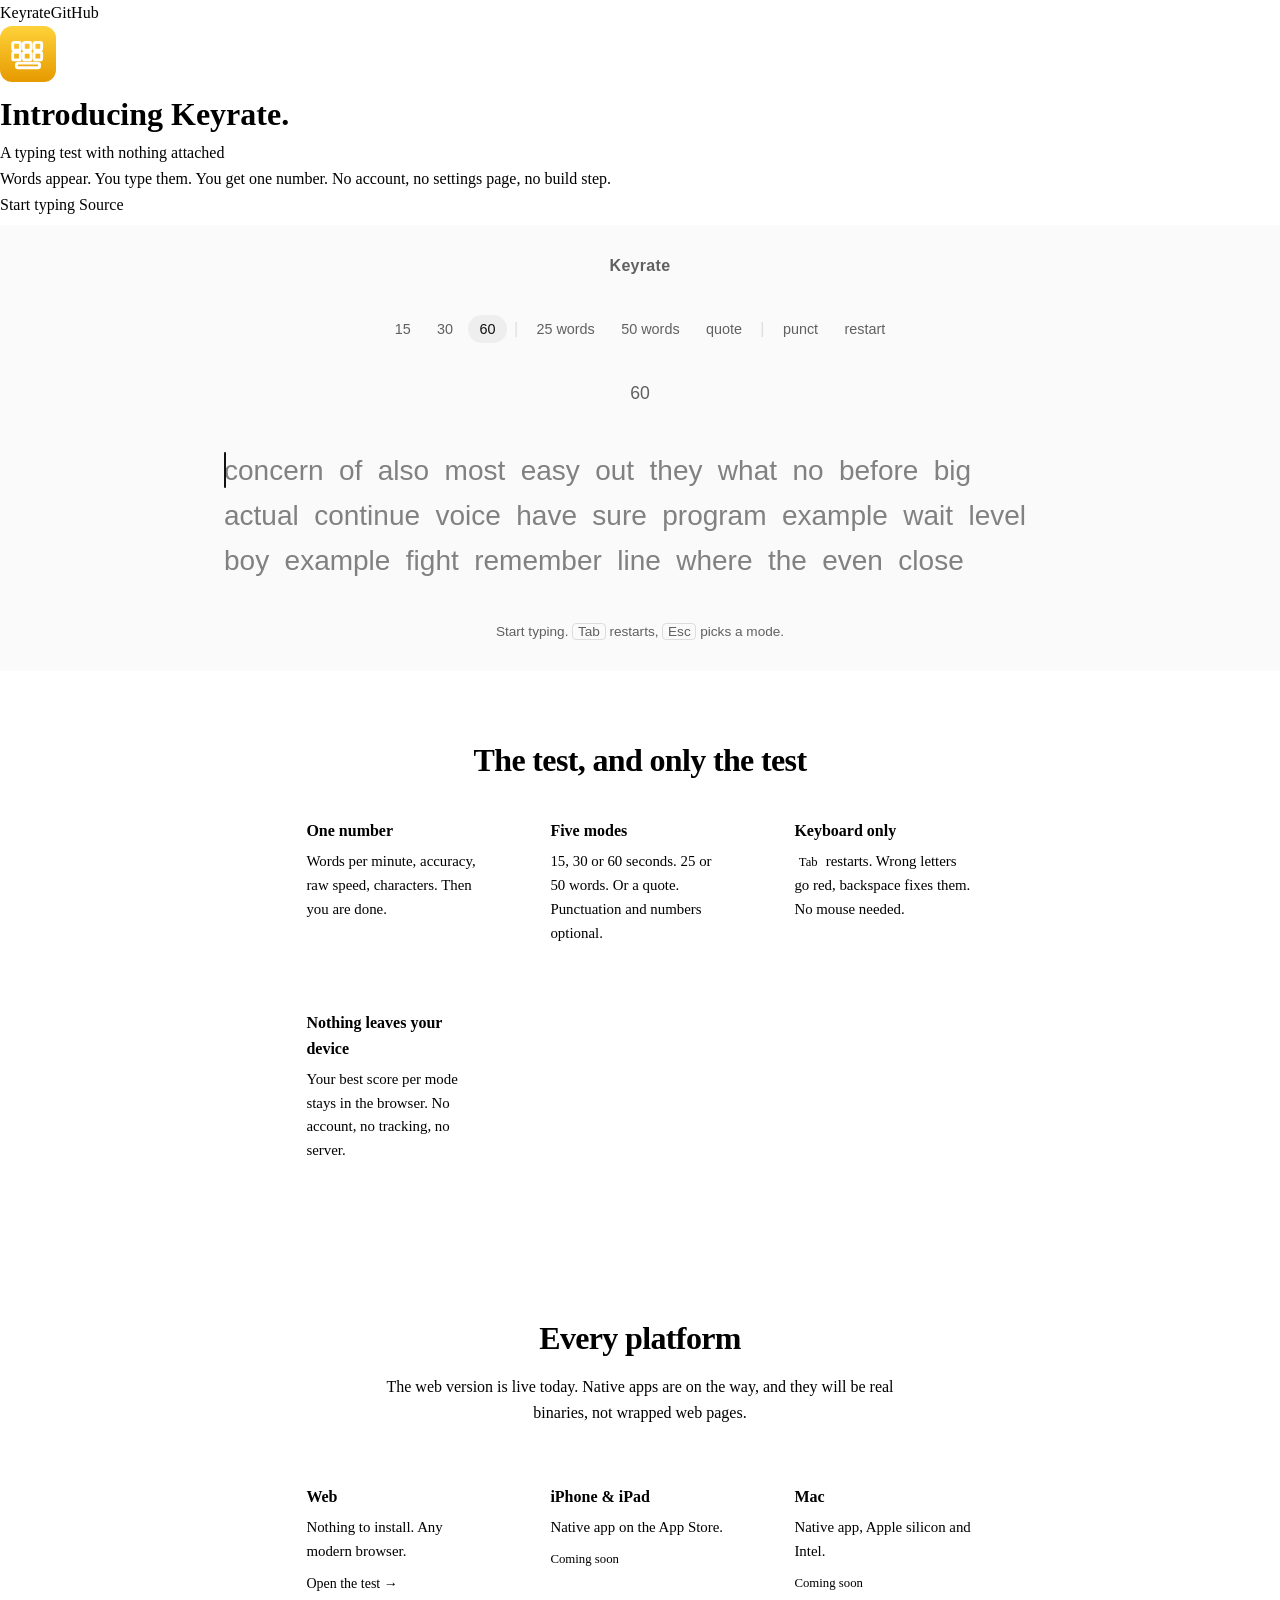
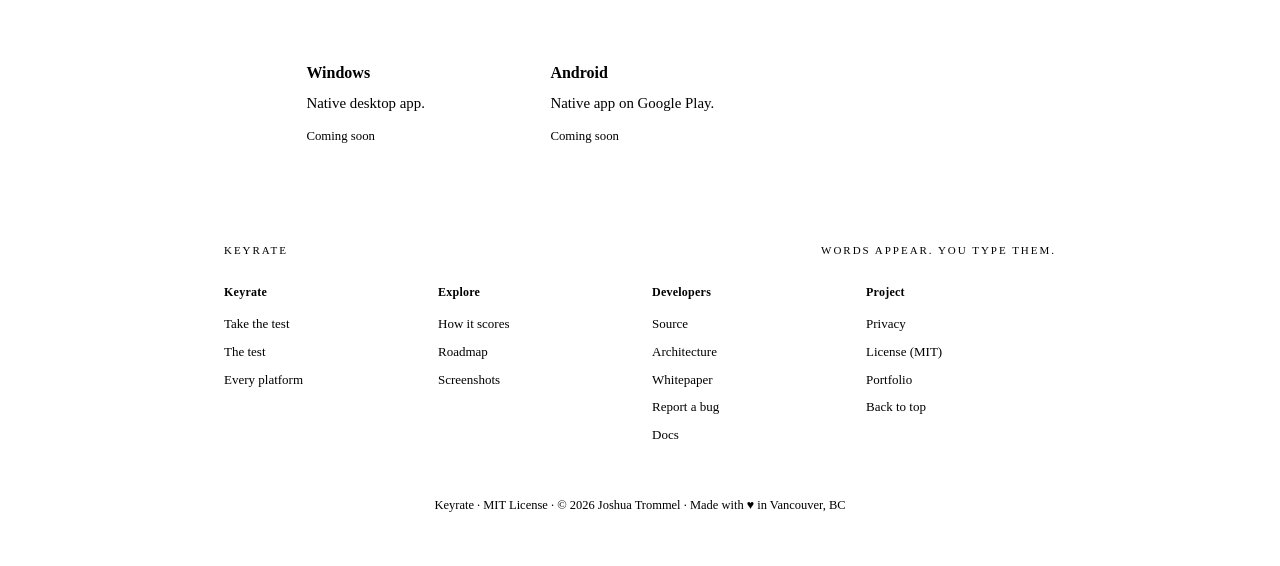
==== index.html @ be232269 "keyrate landing: the embedded test loads after the hero paints Co-Authored-By: Claude Opus 5.5 <nore" ====
<!doctype html>
<html lang="en">
<head>
<meta charset="utf-8">
<meta name="viewport" content="width=device-width, initial-scale=1">
<title>Keyrate — a typing test with nothing attached</title>
<meta name="description" content="Words appear. You type them. You get one number. No account, no settings page, no build step.">
<meta property="og:title" content="Keyrate — a typing test with nothing attached">
<meta property="og:description" content="Words appear. You type them. You get one number.">
<meta property="og:type" content="website">
<link rel="icon" href="icon.svg">
<meta name="theme-color" content="#ffffff" media="(prefers-color-scheme: light)">
<meta name="theme-color" content="#1c1a17" media="(prefers-color-scheme: dark)">
<link rel="stylesheet" href="https://jaybulb.com/tokens.css">
<link rel="stylesheet" href="https://jaybulb.com/landing.css">
<script defer src="https://jaybulb.com/landing.js" data-shape="bars"></script>
<style>
  *, *::before, *::after { box-sizing: border-box; margin: 0; padding: 0; }
  body {
    background: var(--bg); color: var(--text);
    font-family: var(--font-body);
    line-height: 1.6; -webkit-font-smoothing: antialiased;
  }
  a { color: inherit; text-decoration: none; }
  .container { max-width: 760px; margin: 0 auto; padding: 0 1.5rem; }



  section { padding: 4rem 0; }
  .lp-stage { margin-top: 8px; }
  .test-frame { display: block; width: 100%; height: 560px; border: 0; background: transparent; }
  h2 { font-size: clamp(1.5rem, 3.6vw, 2rem); font-weight: 700; letter-spacing: -.02em; text-align: center; margin-bottom: .6rem; }
  .lead { text-align: center; color: var(--text2); max-width: 34rem; margin: 0 auto 2.25rem; }
  .grid { display: grid; grid-template-columns: repeat(auto-fit, minmax(220px, 1fr)); gap: 1.25rem; }
  .card { background: var(--bg2); border: 1px solid var(--border); border-radius: 14px; padding: 1.4rem; }
  .card h3 { font-size: 1rem; font-weight: 650; margin-bottom: .4rem; }
  .card p { font-size: .93rem; color: var(--text2); }
  .card a { display: inline-block; margin-top: .6rem; font-size: .875rem; font-weight: 500; }
  .card a:hover { text-decoration: underline; }
  .soon { display: inline-block; margin-top: .6rem; font-size: .8rem; color: var(--text3); }
  kbd { font: inherit; font-size: .85em; border: 1px solid var(--border); border-radius: 4px; padding: 0 .35em; }

  /* Footer directory: tagline rule, four columns, two-by-two on phones. */
  footer { padding: 0 0 3rem; text-align: center; font-size: .8125rem; color: var(--text2); }
  footer .foot-rule { display: flex; align-items: center; gap: 16px; max-width: 880px; margin: 0 auto; padding: 8px 1.5rem 24px; color: var(--text); font-size: .6875rem; letter-spacing: .18em; text-transform: uppercase; font-weight: 500; }
  footer .foot-rule::before { content: ""; order: 1; flex: 1; height: 1px; background: var(--border); }
  footer .foot-rule > :first-child { order: 0; }
  footer .foot-rule > :last-child { order: 2; }
  .foot-dir { display: grid; grid-template-columns: repeat(4, 1fr); gap: 28px 24px; max-width: 880px; margin: 0 auto; padding: 0 1.5rem 28px; text-align: left; }
  .foot-col h3 { margin: 0 0 8px; font-size: .75rem; font-weight: 600; color: var(--text); letter-spacing: .02em; }
  .foot-col ul { list-style: none; margin: 0; padding: 0; }
  .foot-col a { position: relative; display: inline-block; padding: 5px 0; color: var(--text2); text-decoration: none; font-size: .8125rem; line-height: 1.35; }
  .foot-col a::after { content: ""; position: absolute; top: 50%; left: 0; transform: translateY(-50%); width: 100%; height: 44px; min-width: 44px; }
  .foot-col a:hover { color: var(--text); text-decoration: underline; }
  .foot-bar { max-width: 880px; margin: 0 auto; padding: 18px 1.5rem 0; border-top: 1px solid var(--border); }
  .foot-meta { margin: 0; color: var(--text2); font-size: .78rem; line-height: 1.9; }
  .foot-meta a { color: var(--text2); }
  @media (max-width: 700px) { .foot-dir { grid-template-columns: repeat(2, 1fr); } footer .foot-rule { font-size: .5625rem; letter-spacing: .14em; gap: 10px; } }
  :focus-visible { outline: 2px solid var(--text); outline-offset: 2px; }
</style>
</head>
<body>
<main>
<div class="lp-rule" aria-hidden="true"><span>Keyrate</span><span><a href="https://github.com/nulljosh/labs/tree/main/keyrate">GitHub</a></span></div>
<header class="lp-hero">
  <span class="lp-mark"><img src="icon.svg" alt="" width="56" height="56"></span>
  <h1>Introducing <span class="brand">Keyrate.</span></h1>
  <p class="lp-eyebrow">A typing test with nothing attached</p>
  <p class="lp-lede">Words appear. You type them. You get one number. No account, no settings page, no build step.</p>
  <div class="lp-cta">
    <a href="/app" class="lp-btn lp-solid">Start typing</a>
    <a href="https://github.com/nulljosh/labs/tree/main/keyrate" class="lp-btn">Source</a>
  </div>
</header>
<div class="lp-stage">
  <iframe data-src="/app" title="Keyrate typing test" class="test-frame"></iframe>
  <!-- The test loads after the page, so the hero paints first. Without scripts the Start typing button still opens it. -->
  <script>addEventListener('load', () => { const f = document.querySelector('.test-frame'); f.src = f.dataset.src })</script>
</div>
<section id="test" class="lp-reveal">
  <div class="container">
    <h2>The test, and only the test</h2>
    <div class="grid">
      <div class="card"><h3>One number</h3><p>Words per minute, accuracy, raw speed, characters. Then you are done.</p></div>
      <div class="card"><h3>Five modes</h3><p>15, 30 or 60 seconds. 25 or 50 words. Or a quote. Punctuation and numbers optional.</p></div>
      <div class="card"><h3>Keyboard only</h3><p><kbd>Tab</kbd> restarts. Wrong letters go red, backspace fixes them. No mouse needed.</p></div>
      <div class="card"><h3>Nothing leaves your device</h3><p>Your best score per mode stays in the browser. No account, no tracking, no server.</p></div>
    </div>
  </div>
</section>

<section id="platforms" class="lp-reveal">
  <div class="container">
    <h2>Every platform</h2>
    <p class="lead">The web version is live today. Native apps are on the way, and they will be real binaries, not wrapped web pages.</p>
    <div class="grid">
      <div class="card"><h3>Web</h3><p>Nothing to install. Any modern browser.</p><a href="/app">Open the test &rarr;</a></div>
      <div class="card"><h3>iPhone &amp; iPad</h3><p>Native app on the App Store.</p><span class="soon">Coming soon</span></div>
      <div class="card"><h3>Mac</h3><p>Native app, Apple silicon and Intel.</p><span class="soon">Coming soon</span></div>
      <div class="card"><h3>Windows</h3><p>Native desktop app.</p><span class="soon">Coming soon</span></div>
      <div class="card"><h3>Android</h3><p>Native app on Google Play.</p><span class="soon">Coming soon</span></div>
    </div>
  </div>
</section>
</main>
<footer>
  <div class="foot-rule" aria-hidden="true"><span>Keyrate</span><span>Words appear. You type them.</span></div>
  <nav class="foot-dir" aria-label="Footer">
    <div class="foot-col">
      <h3>Keyrate</h3>
      <ul>
        <li><a href="/app">Take the test</a></li>
        <li><a href="#test">The test</a></li>
        <li><a href="#platforms">Every platform</a></li>
      </ul>
    </div>
    <div class="foot-col">
      <h3>Explore</h3>
      <ul>
        <li><a href="https://github.com/nulljosh/labs/blob/main/keyrate/score.js" target="_blank" rel="noopener">How it scores</a></li>
        <li><a href="https://github.com/nulljosh/labs/blob/main/keyrate/roadmap.md" target="_blank" rel="noopener">Roadmap</a></li>
        <li><a href="https://github.com/nulljosh/labs/tree/main/keyrate/screenshots" target="_blank" rel="noopener">Screenshots</a></li>
      </ul>
    </div>
    <div class="foot-col">
      <h3>Developers</h3>
      <ul>
        <li><a href="https://github.com/nulljosh/labs/tree/main/keyrate" target="_blank" rel="noopener">Source</a></li>
        <li><a href="https://github.com/nulljosh/labs/blob/main/keyrate/docs/ARCHITECTURE.md" target="_blank" rel="noopener">Architecture</a></li>
        <li><a href="https://github.com/nulljosh/labs/blob/main/keyrate/WHITEPAPER.md" target="_blank" rel="noopener">Whitepaper</a></li>
        <li><a href="https://github.com/nulljosh/labs/issues" target="_blank" rel="noopener">Report a bug</a></li>
        <li><a href="https://jaybulb.com/docs.html#keyrate">Docs</a></li>
      </ul>
    </div>
    <div class="foot-col">
      <h3>Project</h3>
      <ul>
        <li><a href="https://github.com/nulljosh/labs/blob/main/keyrate/PRIVACY.md" target="_blank" rel="noopener">Privacy</a></li>
        <li><a href="https://github.com/nulljosh/labs/blob/main/keyrate/LICENSE" target="_blank" rel="noopener">License (MIT)</a></li>
        <li><a href="https://jaybulb.com">Portfolio</a></li>
        <li><a href="#">Back to top</a></li>
      </ul>
    </div>
  </nav>
  <div class="foot-bar">
    <p class="foot-meta">Keyrate &middot; MIT License &middot; &copy; 2026 Joshua Trommel &middot; Made with <span class="heart">&hearts;</span> in Vancouver, BC</p>
  </div>
</footer>
<script>
// the embedded test reports its height so the result never scrolls inside the frame
addEventListener("message", e => {
  if (e.origin !== location.origin || e.data?.keyrate !== "height") return
  document.querySelector(".test-frame").style.height = Math.max(440, e.data.h) + "px"
})
</script>
</body>
</html>
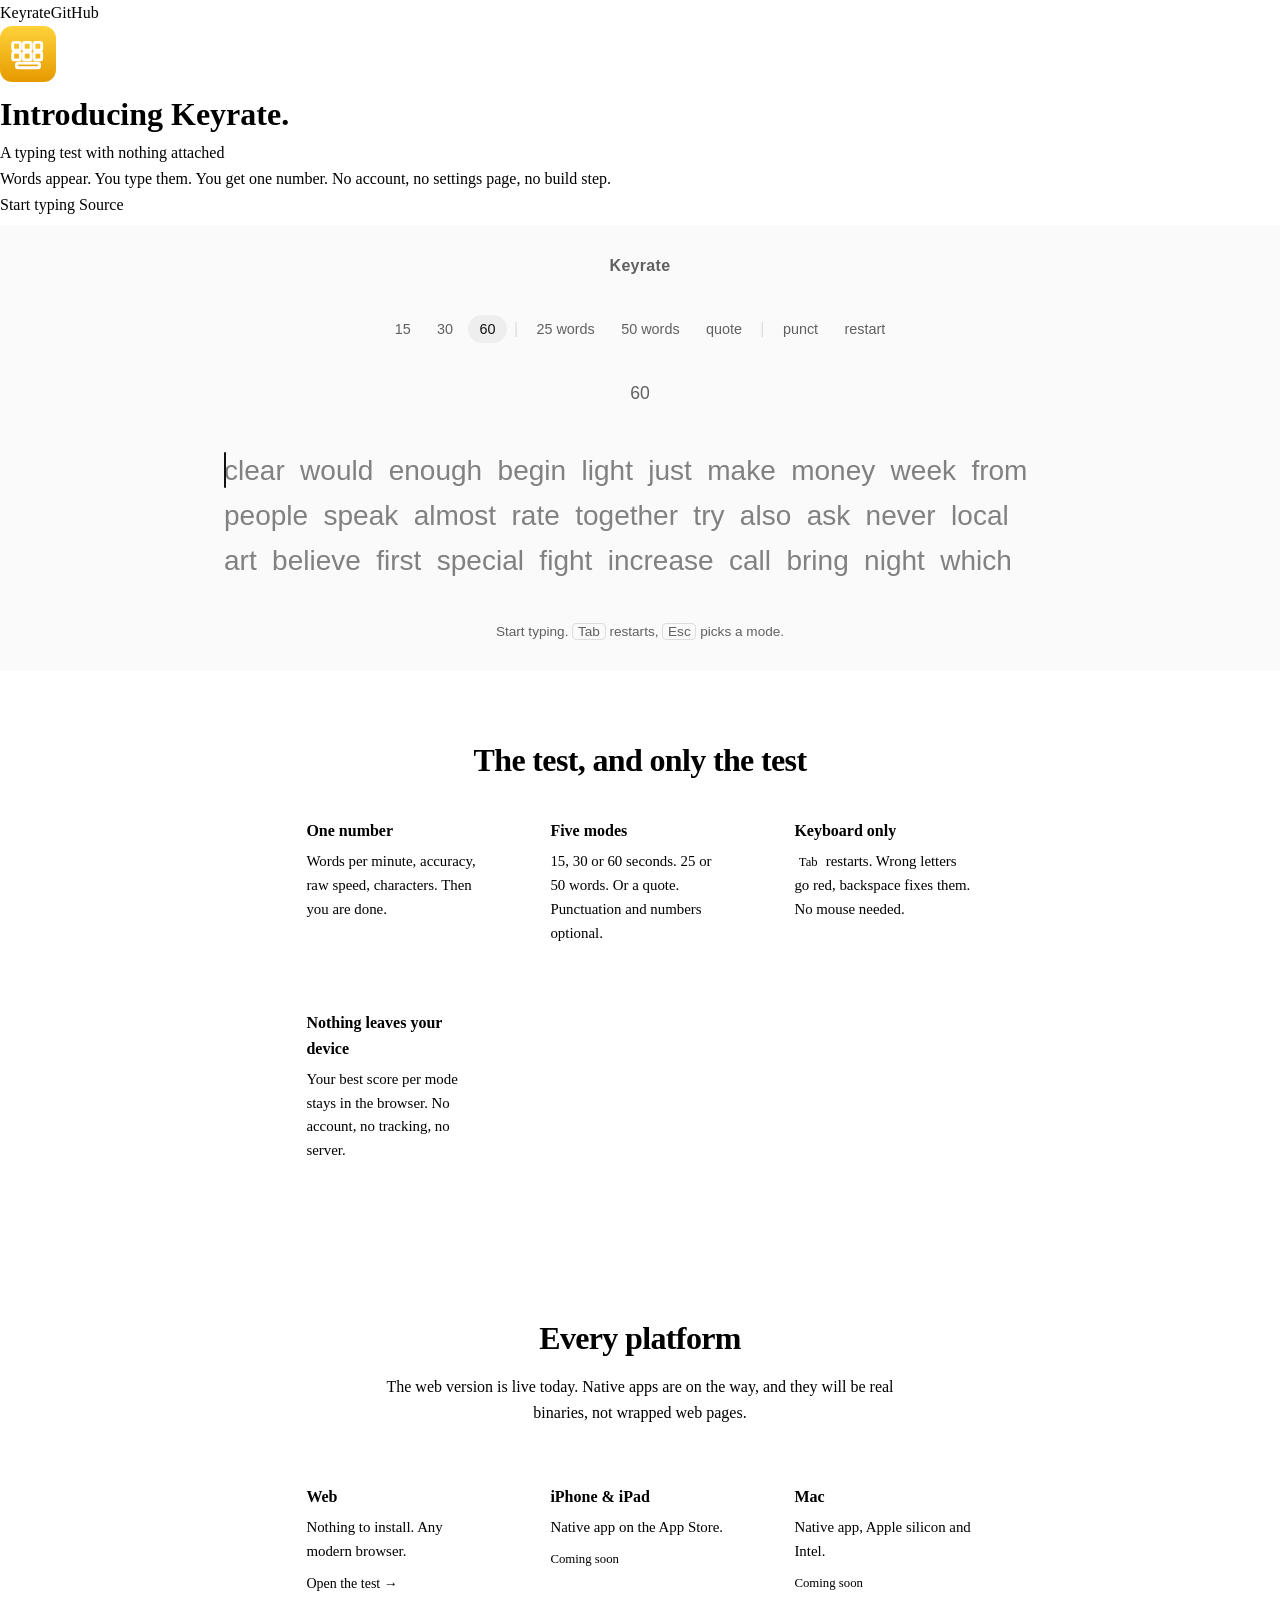
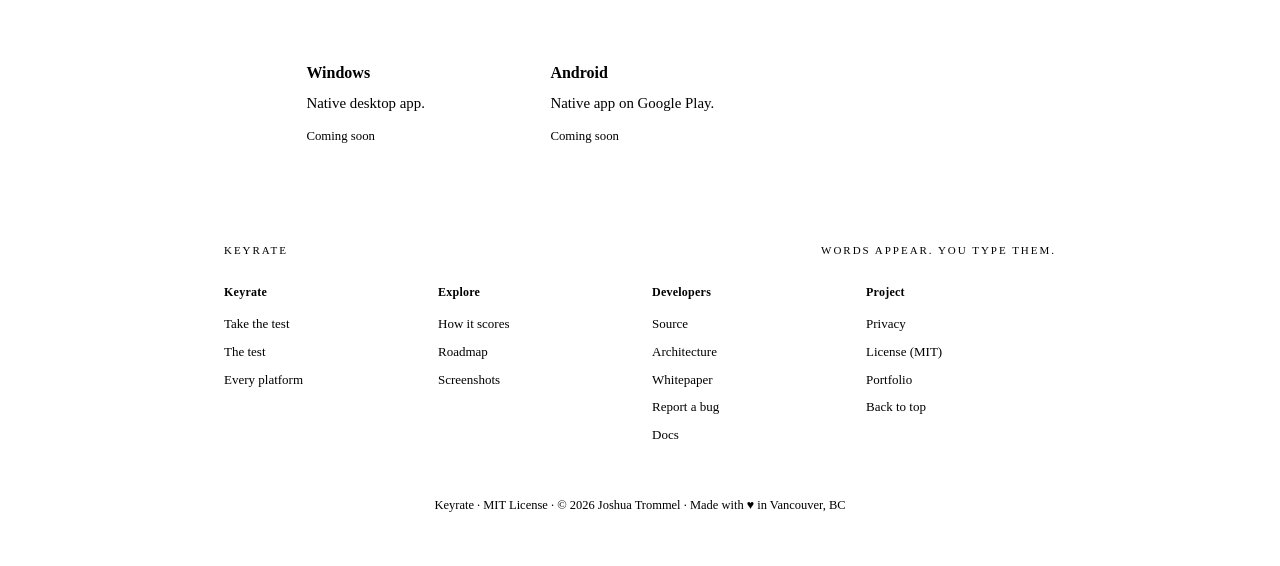
==== commit 8e383fb2: "keyrate: zero axe violations on the landing and the test, light and dark Co-Authored-By: Claude Opus" ====
--- a/index.html
+++ b/index.html
@@ -49,19 +49,19 @@
   .foot-dir { display: grid; grid-template-columns: repeat(4, 1fr); gap: 28px 24px; max-width: 880px; margin: 0 auto; padding: 0 1.5rem 28px; text-align: left; }
   .foot-col h3 { margin: 0 0 8px; font-size: .75rem; font-weight: 600; color: var(--text); letter-spacing: .02em; }
   .foot-col ul { list-style: none; margin: 0; padding: 0; }
-  .foot-col a { position: relative; display: inline-block; padding: 5px 0; color: var(--text2); text-decoration: none; font-size: .8125rem; line-height: 1.35; }
+  .foot-col a { position: relative; display: inline-block; padding: 5px 0; color: color-mix(in srgb, var(--text2) 80%, var(--text)); /* text2 alone is 4.3:1 on the footer paper */ text-decoration: none; font-size: .8125rem; line-height: 1.35; }
   .foot-col a::after { content: ""; position: absolute; top: 50%; left: 0; transform: translateY(-50%); width: 100%; height: 44px; min-width: 44px; }
   .foot-col a:hover { color: var(--text); text-decoration: underline; }
   .foot-bar { max-width: 880px; margin: 0 auto; padding: 18px 1.5rem 0; border-top: 1px solid var(--border); }
-  .foot-meta { margin: 0; color: var(--text2); font-size: .78rem; line-height: 1.9; }
-  .foot-meta a { color: var(--text2); }
+  .foot-meta { margin: 0; color: color-mix(in srgb, var(--text2) 80%, var(--text)); font-size: .78rem; line-height: 1.9; }
+  .foot-meta a { color: inherit; }
   @media (max-width: 700px) { .foot-dir { grid-template-columns: repeat(2, 1fr); } footer .foot-rule { font-size: .5625rem; letter-spacing: .14em; gap: 10px; } }
   :focus-visible { outline: 2px solid var(--text); outline-offset: 2px; }
 </style>
 </head>
 <body>
 <main>
-<div class="lp-rule" aria-hidden="true"><span>Keyrate</span><span><a href="https://github.com/nulljosh/labs/tree/main/keyrate">GitHub</a></span></div>
+<div class="lp-rule"><span>Keyrate</span><span><a href="https://github.com/nulljosh/labs/tree/main/keyrate">GitHub</a></span></div>
 <header class="lp-hero">
   <span class="lp-mark"><img src="icon.svg" alt="" width="56" height="56"></span>
   <h1>Introducing <span class="brand">Keyrate.</span></h1>
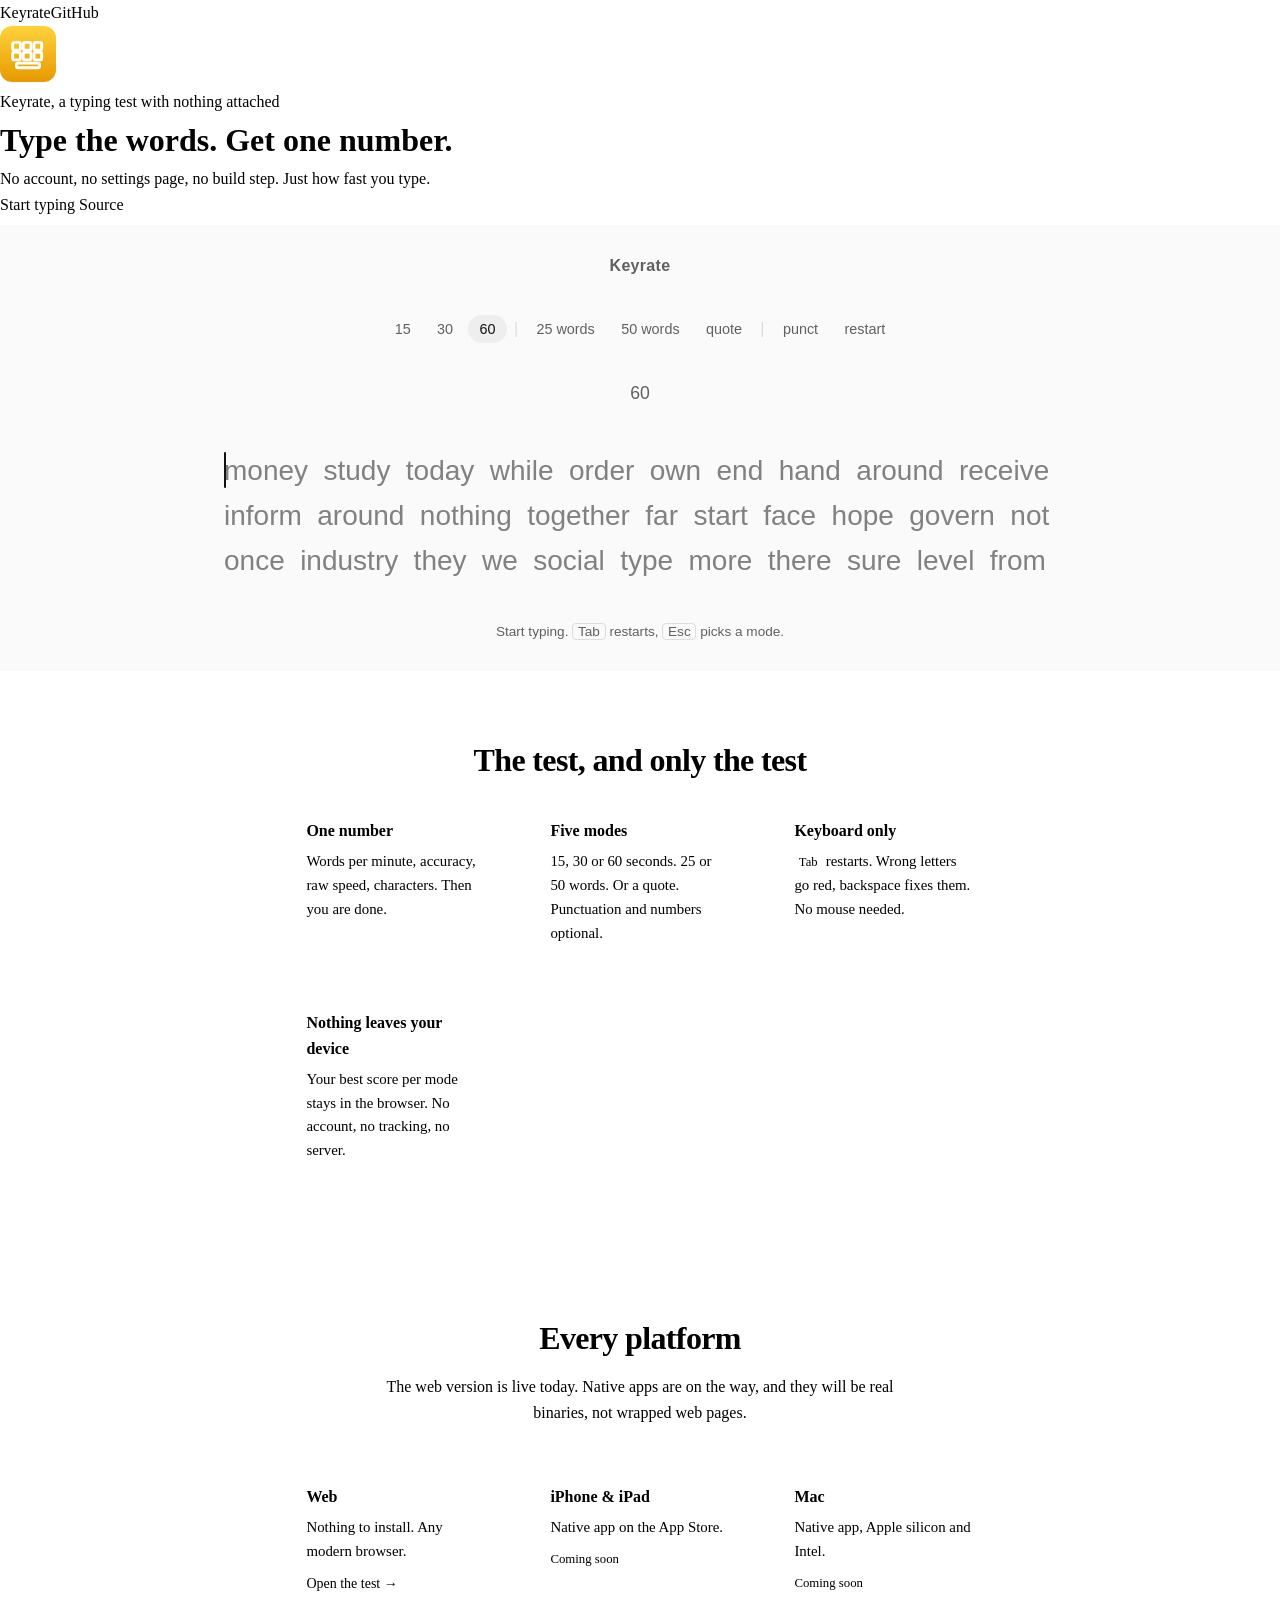
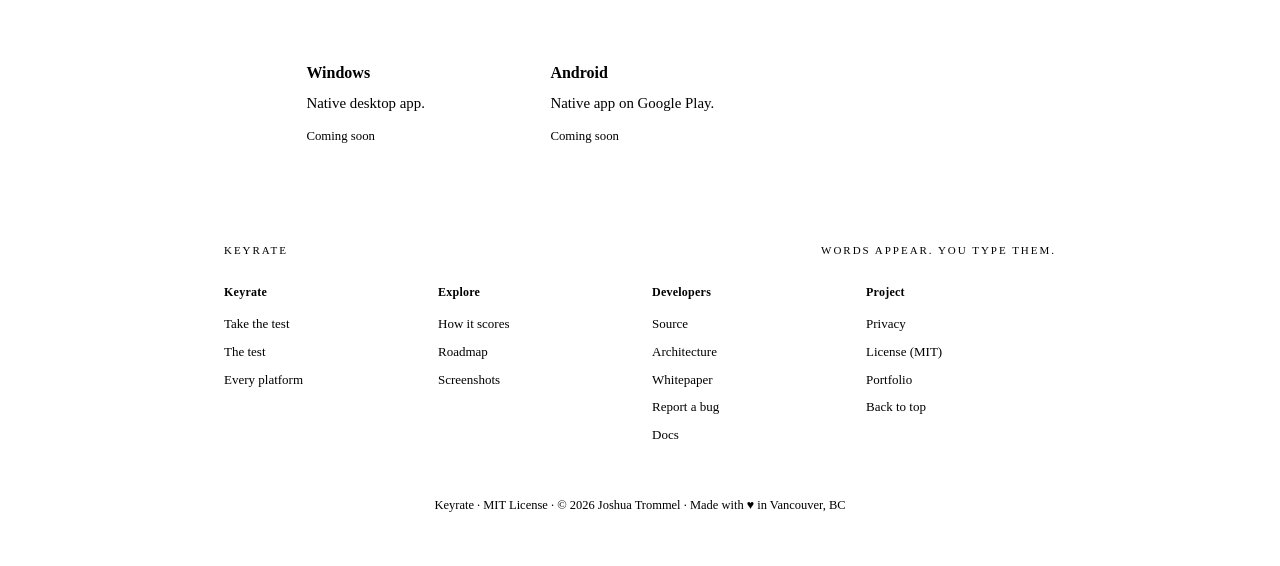
==== commit 94fe6647: "keyrate: landing H1 is the tagline, name moves to the eyebrow Co-Authored-By: Claude Opus 5.5 <norep" ====
--- a/index.html
+++ b/index.html
@@ -64,9 +64,9 @@
 <div class="lp-rule"><span>Keyrate</span><span><a href="https://github.com/nulljosh/labs/tree/main/keyrate">GitHub</a></span></div>
 <header class="lp-hero">
   <span class="lp-mark"><img src="icon.svg" alt="" width="56" height="56"></span>
-  <h1>Introducing <span class="brand">Keyrate.</span></h1>
-  <p class="lp-eyebrow">A typing test with nothing attached</p>
-  <p class="lp-lede">Words appear. You type them. You get one number. No account, no settings page, no build step.</p>
+  <p class="lp-eyebrow">Keyrate, a typing test with nothing attached</p>
+  <h1>Type the words. Get one number.</h1>
+  <p class="lp-lede">No account, no settings page, no build step. Just how fast you type.</p>
   <div class="lp-cta">
     <a href="/app" class="lp-btn lp-solid">Start typing</a>
     <a href="https://github.com/nulljosh/labs/tree/main/keyrate" class="lp-btn">Source</a>
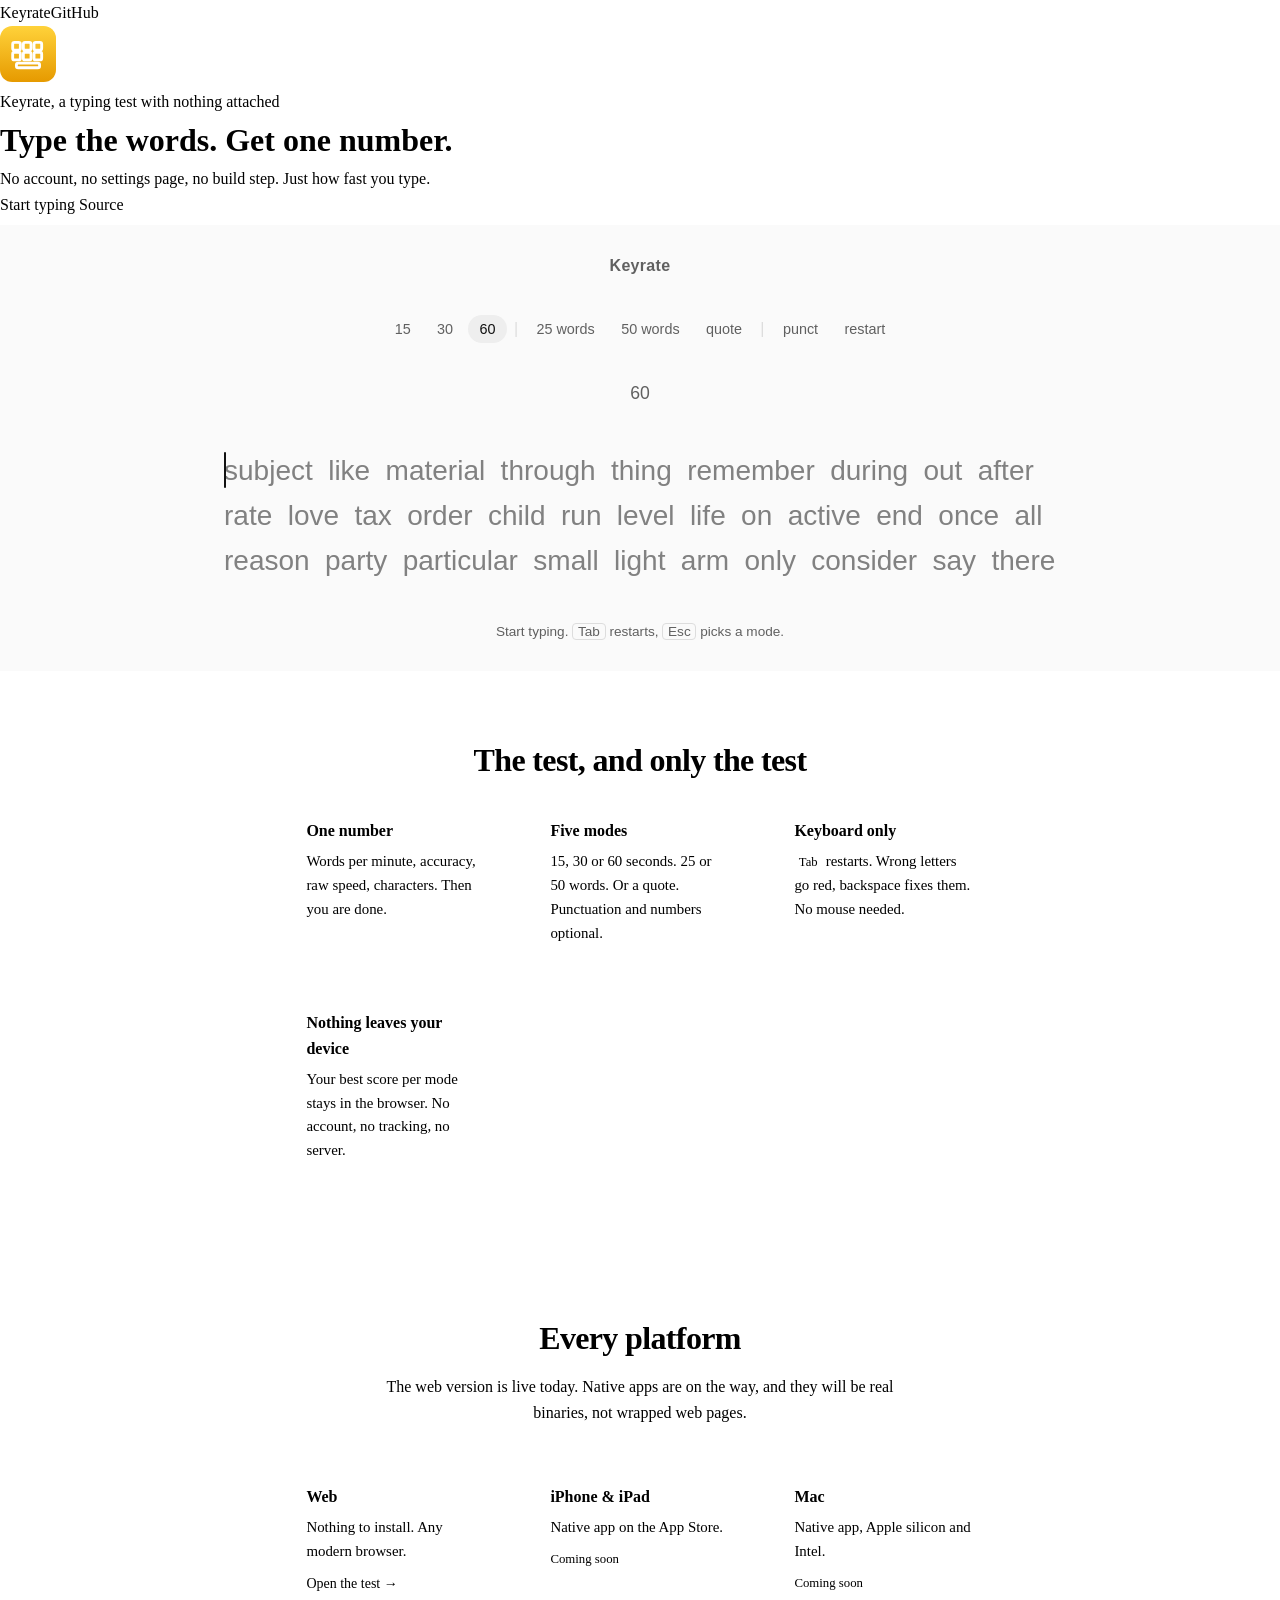
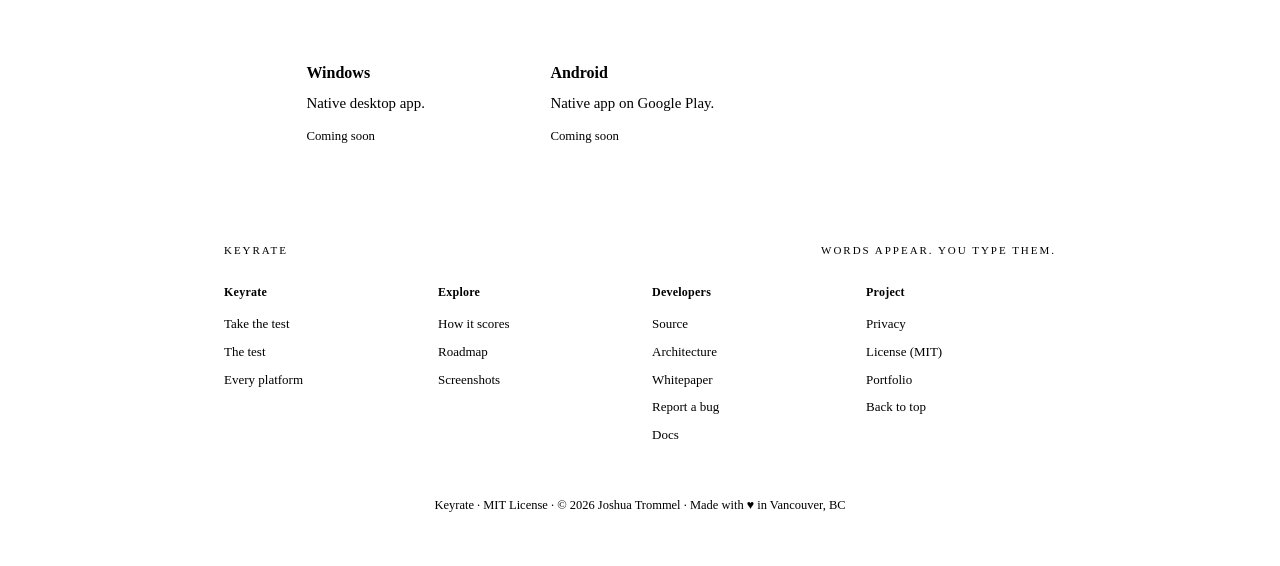
==== commit 9d8688ea: "keyrate: white paper in light mode, not the shared cream Co-Authored-By: Claude Opus 5.5 <noreply@an" ====
--- a/index.html
+++ b/index.html
@@ -15,6 +15,8 @@
 <link rel="stylesheet" href="https://jaybulb.com/landing.css">
 <script defer src="https://jaybulb.com/landing.js" data-shape="bars"></script>
 <style>
+/* white paper, not the shared cream (Joshua 2026-11-01); dark mode keeps the shared tokens */
+@media (prefers-color-scheme: light) { :root { --color-bg: #fff; --color-bg2: #f5f5f7; --color-hairline: #e5e5ea; } }
   *, *::before, *::after { box-sizing: border-box; margin: 0; padding: 0; }
   body {
     background: var(--bg); color: var(--text);
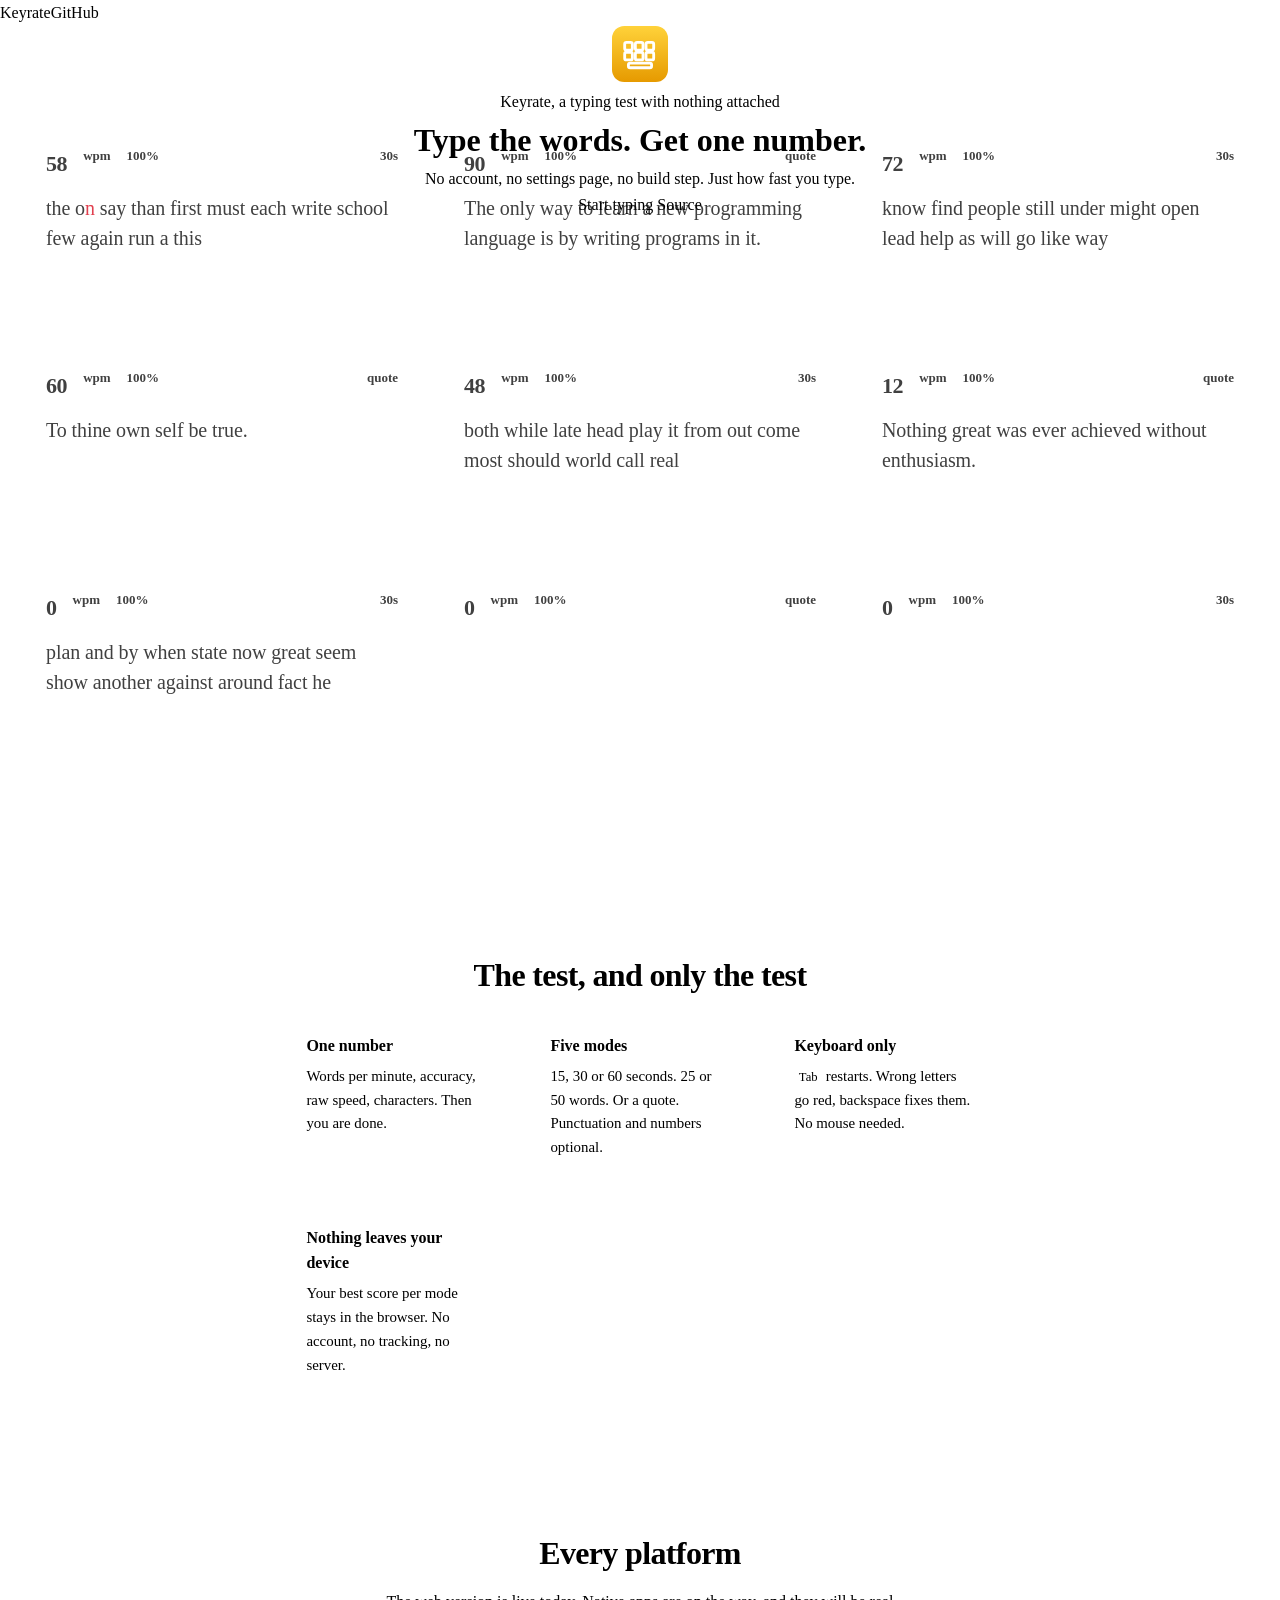
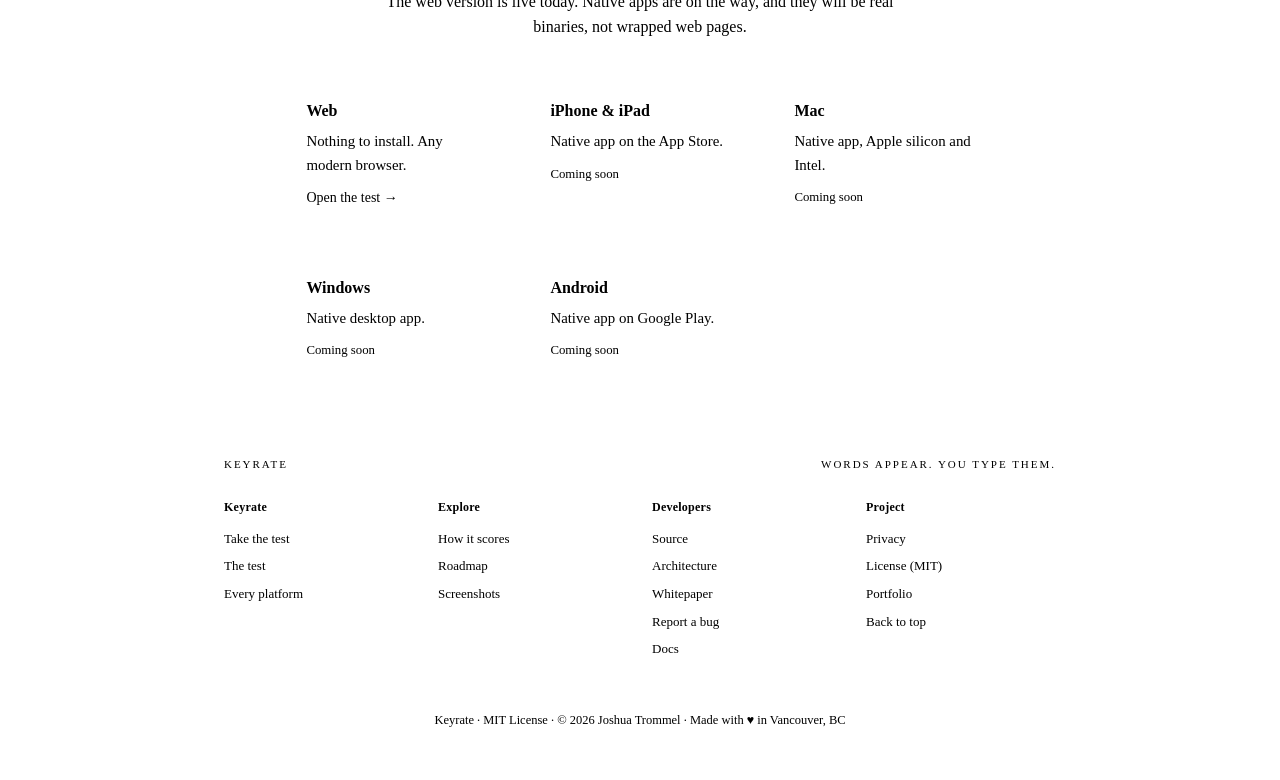
==== commit 5a97682e: "Keyrate landing: the test types itself behind the hero Cards type real words and quotes from the tes" ====
--- a/index.html
+++ b/index.html
@@ -14,6 +14,8 @@
 <link rel="stylesheet" href="https://jaybulb.com/tokens.css">
 <link rel="stylesheet" href="https://jaybulb.com/landing.css">
 <script defer src="https://jaybulb.com/landing.js" data-shape="bars"></script>
+<link rel="stylesheet" href="hero.css?v=2">
+<script type="module" src="hero.js?v=1"></script>
 <style>
 /* white paper, not the shared cream (Joshua 2026-11-01); dark mode keeps the shared tokens */
 @media (prefers-color-scheme: light) { :root { --color-bg: #fff; --color-bg2: #f5f5f7; --color-hairline: #e5e5ea; } }
@@ -29,8 +31,6 @@
 
 
   section { padding: 4rem 0; }
-  .lp-stage { margin-top: 8px; }
-  .test-frame { display: block; width: 100%; height: 560px; border: 0; background: transparent; }
   h2 { font-size: clamp(1.5rem, 3.6vw, 2rem); font-weight: 700; letter-spacing: -.02em; text-align: center; margin-bottom: .6rem; }
   .lead { text-align: center; color: var(--text2); max-width: 34rem; margin: 0 auto 2.25rem; }
   .grid { display: grid; grid-template-columns: repeat(auto-fit, minmax(220px, 1fr)); gap: 1.25rem; }
@@ -65,6 +65,8 @@
 <main>
 <div class="lp-rule"><span>Keyrate</span><span><a href="https://github.com/nulljosh/labs/tree/main/keyrate">GitHub</a></span></div>
 <header class="lp-hero">
+  <div class="hero-bg" aria-hidden="true" inert><div class="kwall" id="kwall"></div></div>
+  <div class="hero-copy">
   <span class="lp-mark"><img src="icon.svg" alt="" width="56" height="56"></span>
   <p class="lp-eyebrow">Keyrate, a typing test with nothing attached</p>
   <h1>Type the words. Get one number.</h1>
@@ -73,12 +75,8 @@
     <a href="/app" class="lp-btn lp-solid">Start typing</a>
     <a href="https://github.com/nulljosh/labs/tree/main/keyrate" class="lp-btn">Source</a>
   </div>
+  </div>
 </header>
-<div class="lp-stage">
-  <iframe data-src="/app" title="Keyrate typing test" class="test-frame"></iframe>
-  <!-- The test loads after the page, so the hero paints first. Without scripts the Start typing button still opens it. -->
-  <script>addEventListener('load', () => { const f = document.querySelector('.test-frame'); f.src = f.dataset.src })</script>
-</div>
 <section id="test" class="lp-reveal">
   <div class="container">
     <h2>The test, and only the test</h2>
--- a/hero.css
+++ b/hero.css
@@ -0,0 +1,19 @@
+/* Hero: Keyrate's own test behind the copy. Cards type real words and quotes from the test's list, wrong letters red
+   and fixed, with live words per minute; blended into the page, parallax in hero.js. */
+.lp-hero { isolation: isolate; overflow: hidden; min-height: calc(100svh - 40px); justify-content: center; }
+.lp-hero .hero-copy { position: relative; z-index: 2; display: flex; flex-direction: column; align-items: center; }
+.lp-hero::before { content: ""; position: absolute; inset: 0; z-index: 1; pointer-events: none; background: radial-gradient(ellipse 56% 48% at 50% 50%, var(--bg) 50%, transparent 100%); }
+.lp-hero::after { content: ""; position: absolute; left: 0; right: 0; bottom: 0; height: 28%; z-index: 1; pointer-events: none; background: linear-gradient(transparent, var(--bg)); }
+.lp-hero .hero-bg { position: absolute; inset: 0; z-index: 0; pointer-events: none; transform: translate3d(0, var(--py, 0), 0); will-change: transform; }
+.kwall { height: 100%; max-width: 1440px; margin: 0 auto; padding: 24px; display: grid; grid-template-columns: repeat(3, 1fr); grid-auto-rows: 200px; gap: 22px; align-content: center; opacity: .75; text-align: left; }
+.kc { background: var(--bg2); border: 1px solid var(--border); border-radius: 18px; padding: 18px 22px; display: flex; flex-direction: column; gap: 12px; overflow: hidden; }
+.kc-hd { display: flex; gap: 16px; font-size: 13px; font-weight: 600; color: var(--text2); font-variant-numeric: tabular-nums; }
+.kc-hd b { color: var(--text); font-size: 22px; font-weight: 700; letter-spacing: -.02em; }
+.kc-hd span:last-child { margin-left: auto; }
+.kc-txt { font-size: 20px; line-height: 30px; color: var(--text3); letter-spacing: -.005em; overflow: hidden; display: -webkit-box; -webkit-line-clamp: 3; -webkit-box-orient: vertical; }
+.kc-txt .ok { color: var(--text); }
+.kc-txt .bad { color: #d70015; }
+.kc-txt .cur { box-shadow: -2px 0 0 var(--text); }
+@media (max-width: 900px) { .kwall { grid-template-columns: repeat(2, 1fr); } }
+@media (max-width: 560px) { .kwall { grid-template-columns: 1fr; padding: 16px; grid-auto-rows: 160px; align-content: start; padding-top: 48px; opacity: .55; } .lp-hero::before { background: radial-gradient(ellipse 120% 46% at 50% 50%, var(--bg) 62%, transparent 100%); } }
+#lp-bg { display: none; } /* the shared bars field; the live test wall replaces it */
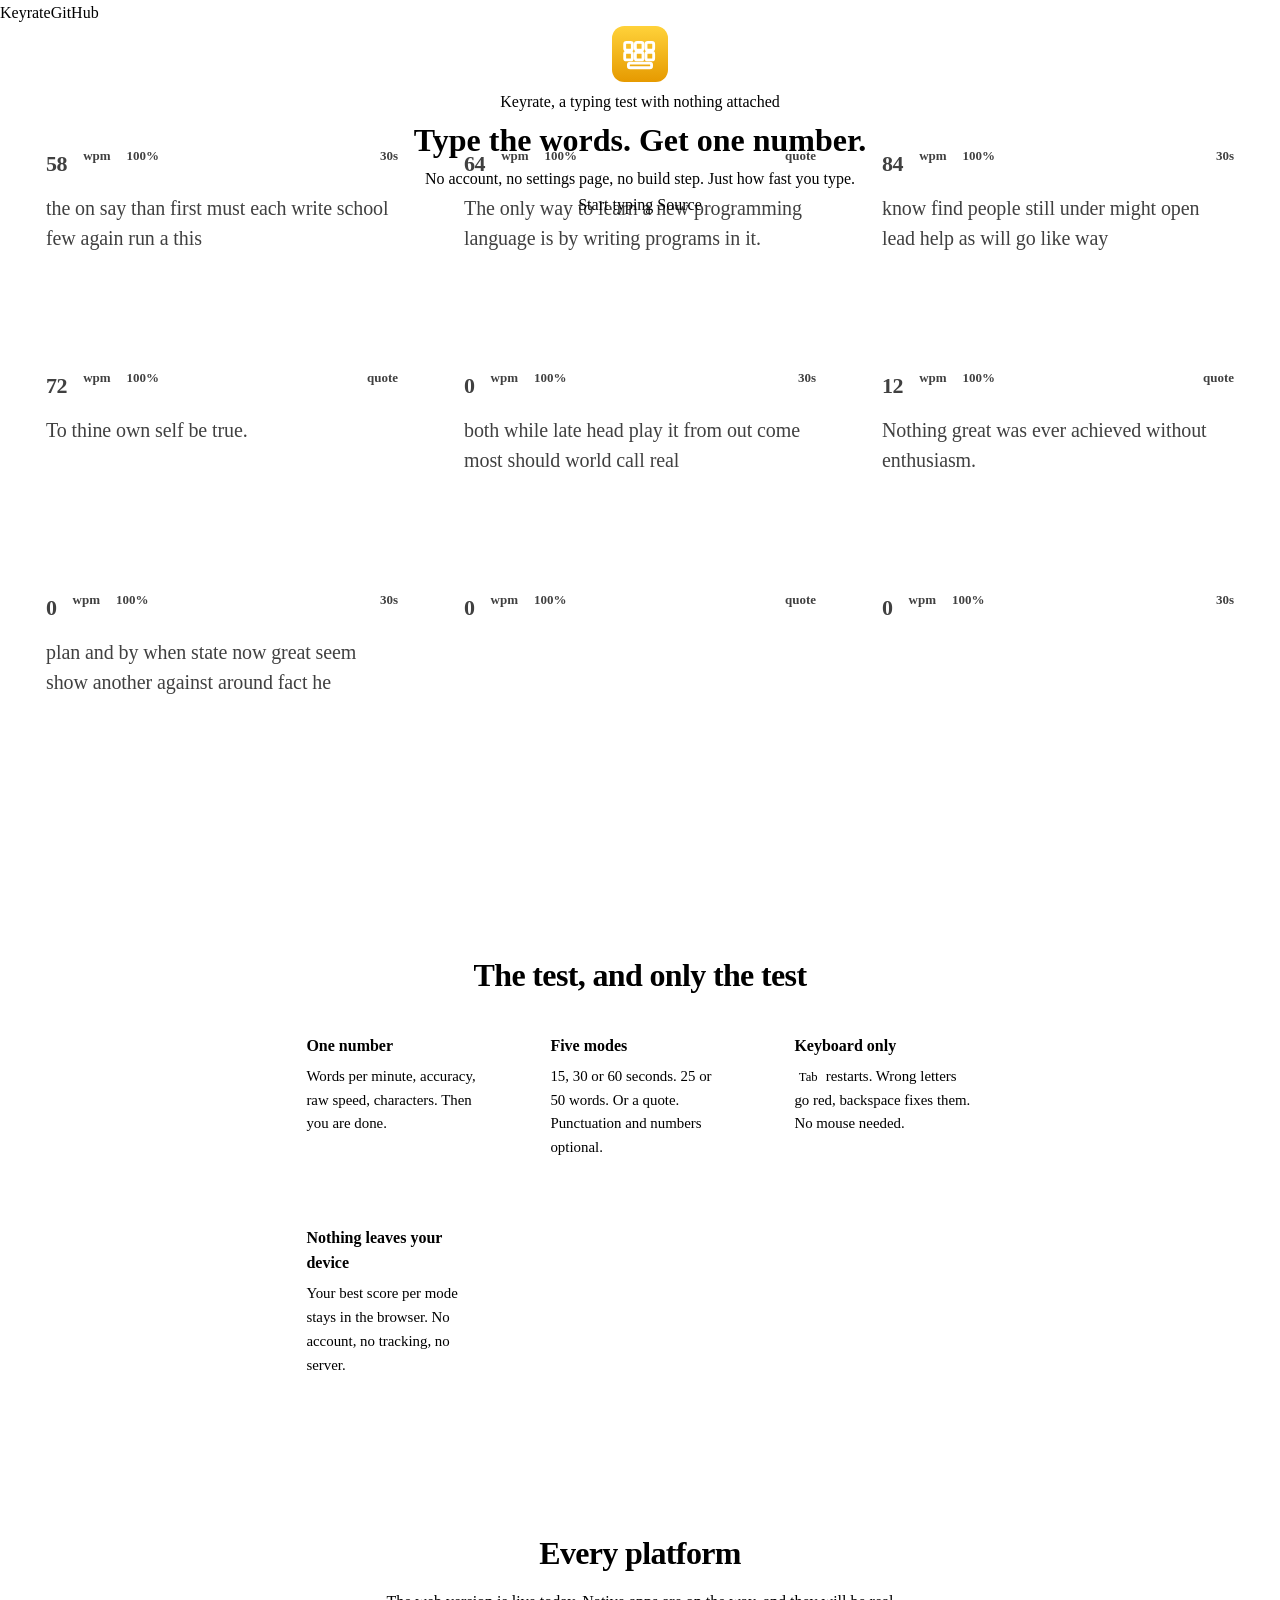
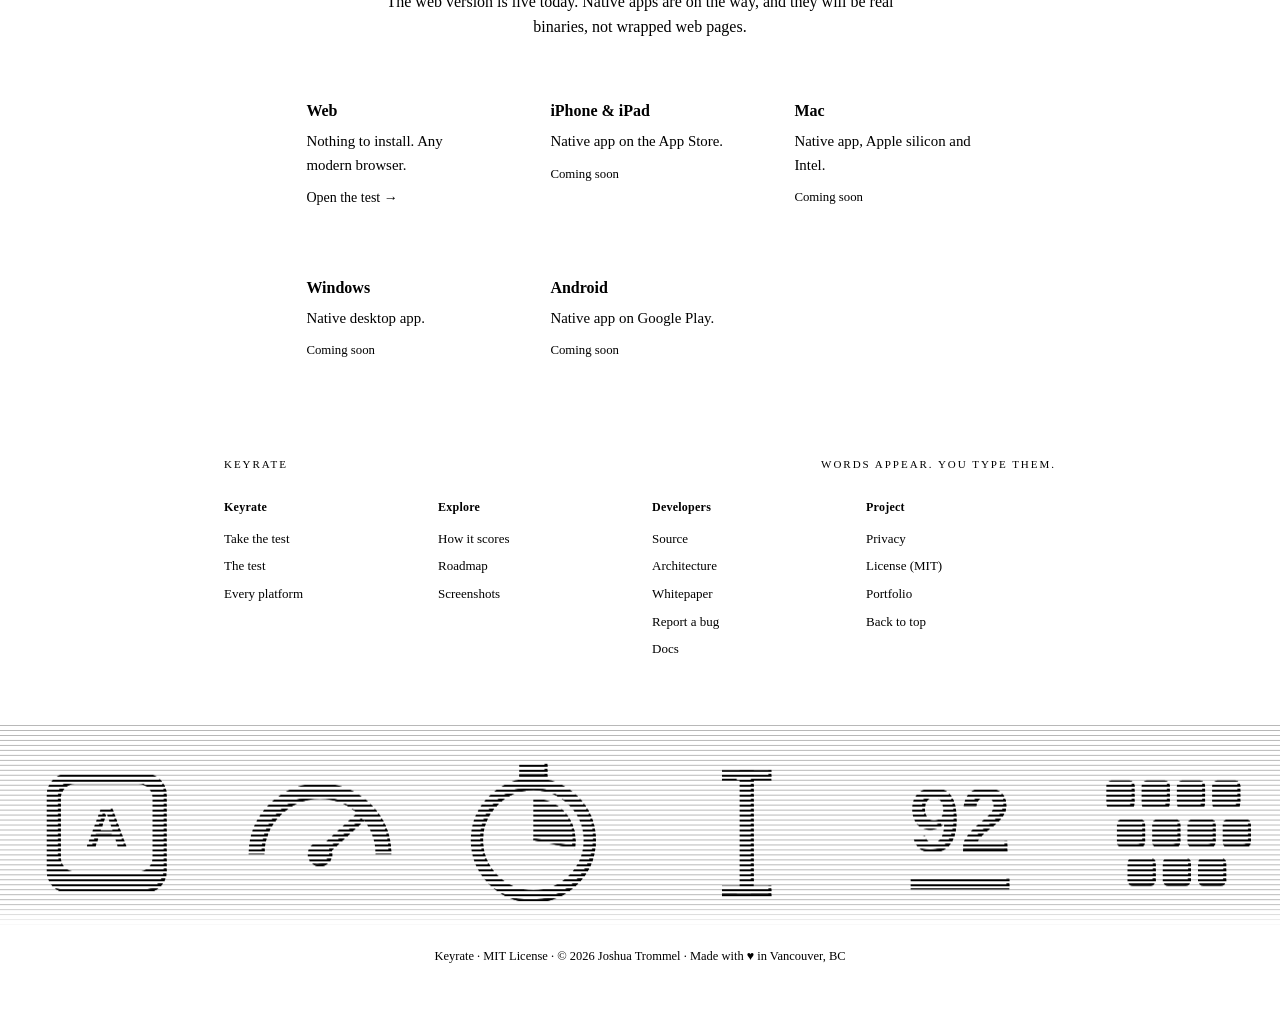
==== commit 784fc2aa: "Keyrate landing: a footer band of the app's own glyphs Six glyphs of its own, cut like a line engrav" ====
--- a/index.html
+++ b/index.html
@@ -60,6 +60,7 @@
   @media (max-width: 700px) { .foot-dir { grid-template-columns: repeat(2, 1fr); } footer .foot-rule { font-size: .5625rem; letter-spacing: .14em; gap: 10px; } }
   :focus-visible { outline: 2px solid var(--text); outline-offset: 2px; }
 </style>
+<style>/* footer glyph band (footer-band.js) */ .word-band{color:var(--text);position:relative;width:100%;margin:32px 0 0;height:clamp(120px,16vw,220px)} .word-canvas{position:absolute;inset:0;width:100%;height:100%;display:none} .word-band.live .word-canvas{display:block}</style>
 </head>
 <body>
 <main>
@@ -142,6 +143,7 @@
       </ul>
     </div>
   </nav>
+  <div class="word-band" aria-hidden="true"><canvas class="word-canvas"></canvas></div>
   <div class="foot-bar">
     <p class="foot-meta">Keyrate &middot; MIT License &middot; &copy; 2026 Joshua Trommel &middot; Made with <span class="heart">&hearts;</span> in Vancouver, BC</p>
   </div>
@@ -153,5 +155,6 @@
   document.querySelector(".test-frame").style.height = Math.max(440, e.data.h) + "px"
 })
 </script>
+<script src="footer-band.js" defer></script>
 </body>
 </html>
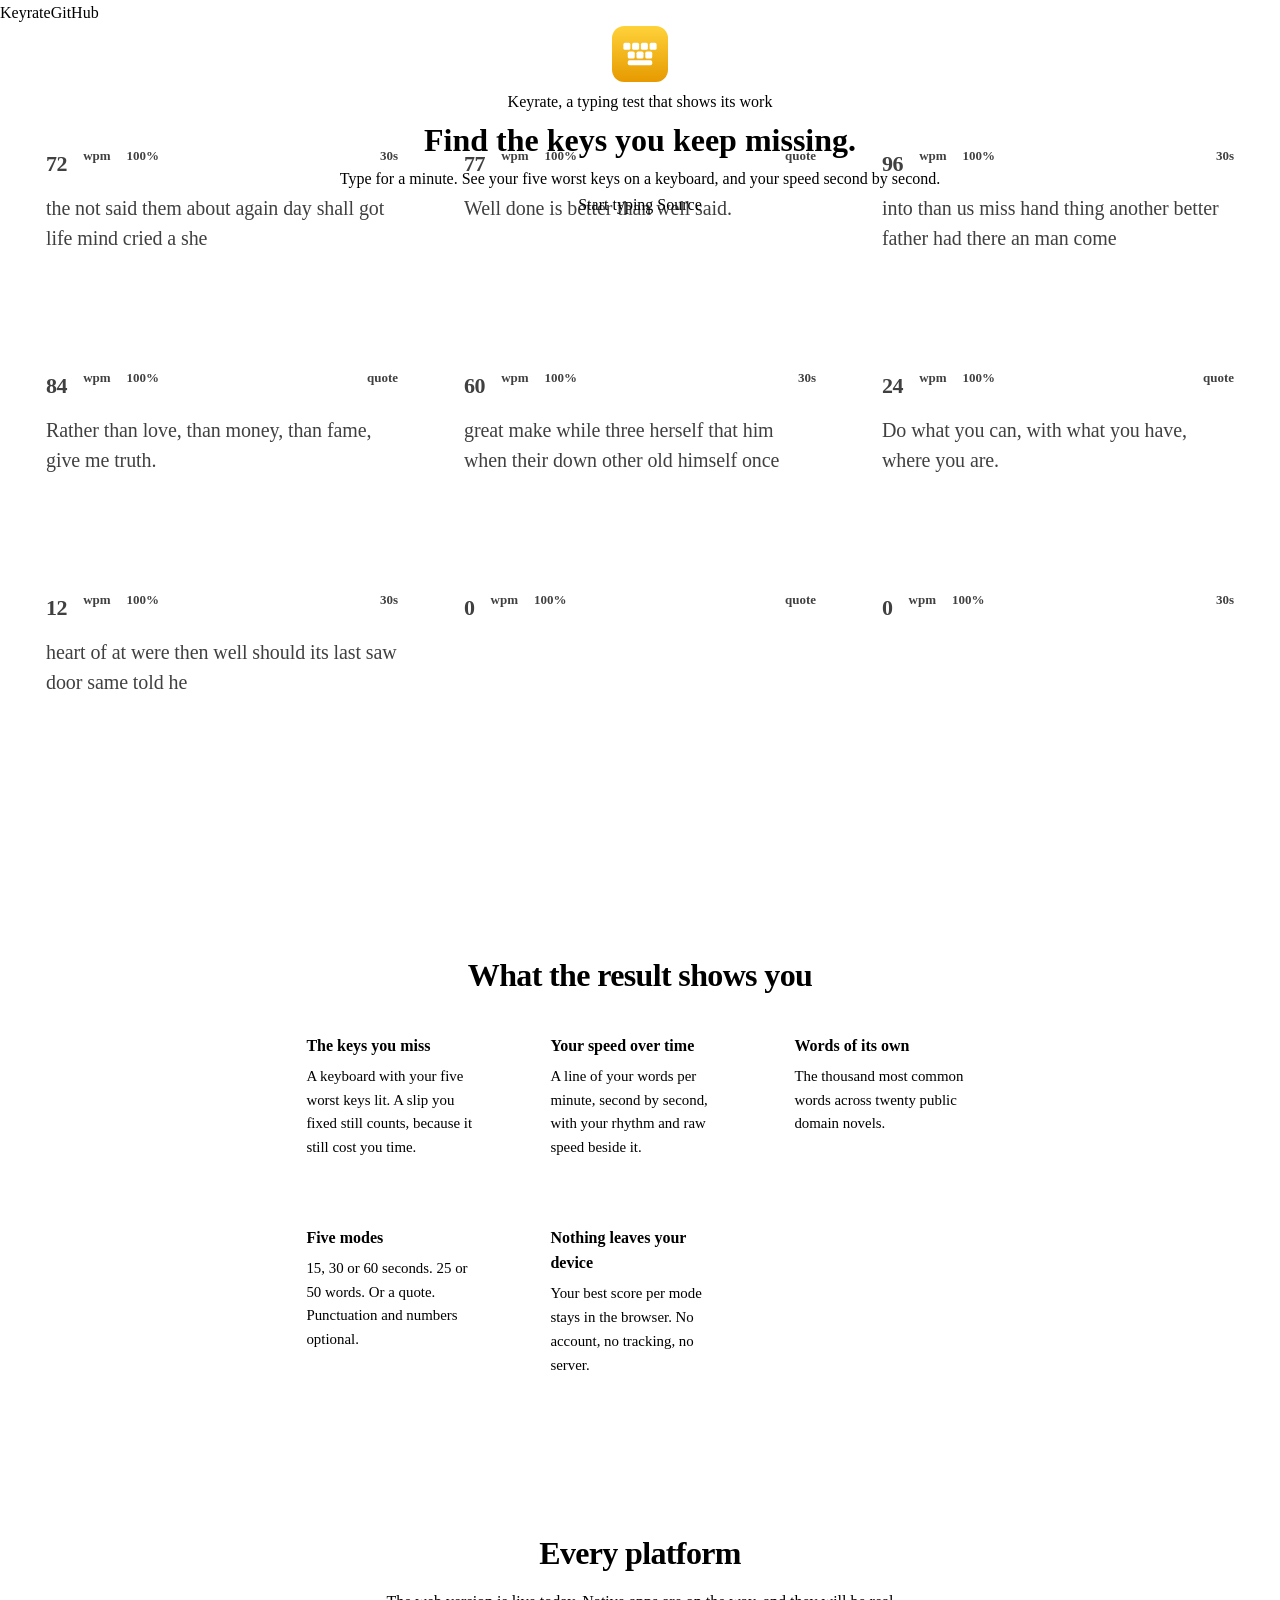
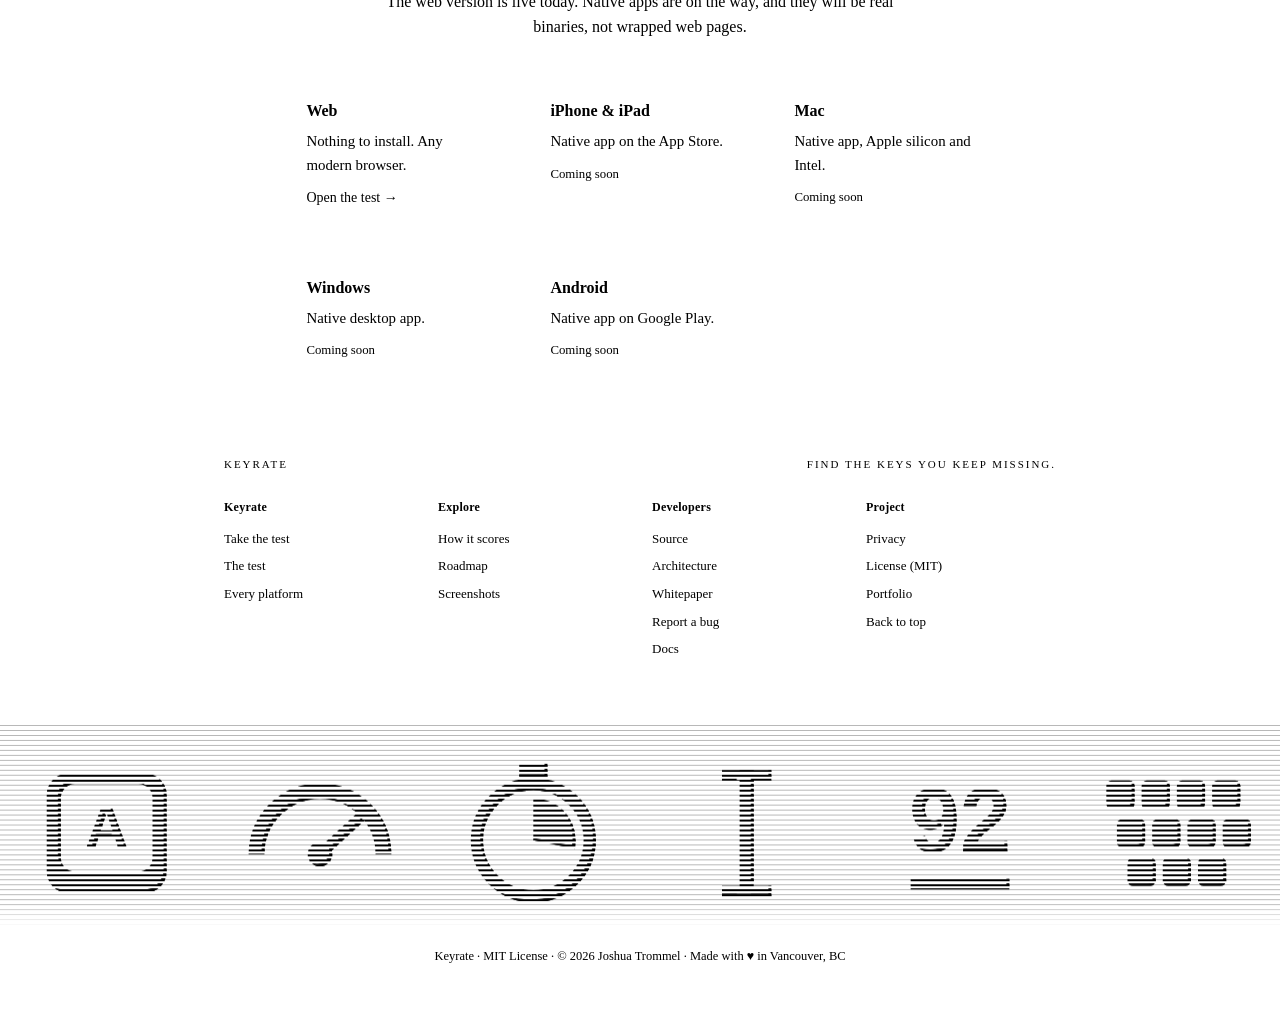
==== commit 205457b9: "keyrate 2.2.0: find the keys you keep missing The result now draws a keyboard with the five keys you" ====
--- a/index.html
+++ b/index.html
@@ -3,10 +3,10 @@
 <head>
 <meta charset="utf-8">
 <meta name="viewport" content="width=device-width, initial-scale=1">
-<title>Keyrate — a typing test with nothing attached</title>
-<meta name="description" content="Words appear. You type them. You get one number. No account, no settings page, no build step.">
-<meta property="og:title" content="Keyrate — a typing test with nothing attached">
-<meta property="og:description" content="Words appear. You type them. You get one number.">
+<title>Keyrate — find the keys you keep missing</title>
+<meta name="description" content="A typing test that draws a keyboard with the five keys you miss most, and your speed second by second.">
+<meta property="og:title" content="Keyrate — find the keys you keep missing">
+<meta property="og:description" content="A typing test that draws a keyboard with the five keys you miss most.">
 <meta property="og:type" content="website">
 <link rel="icon" href="icon.svg">
 <meta name="theme-color" content="#ffffff" media="(prefers-color-scheme: light)">
@@ -69,9 +69,9 @@
   <div class="hero-bg" aria-hidden="true" inert><div class="kwall" id="kwall"></div></div>
   <div class="hero-copy">
   <span class="lp-mark"><img src="icon.svg" alt="" width="56" height="56"></span>
-  <p class="lp-eyebrow">Keyrate, a typing test with nothing attached</p>
-  <h1>Type the words. Get one number.</h1>
-  <p class="lp-lede">No account, no settings page, no build step. Just how fast you type.</p>
+  <p class="lp-eyebrow">Keyrate, a typing test that shows its work</p>
+  <h1>Find the keys you keep missing.</h1>
+  <p class="lp-lede">Type for a minute. See your five worst keys on a keyboard, and your speed second by second.</p>
   <div class="lp-cta">
     <a href="/app" class="lp-btn lp-solid">Start typing</a>
     <a href="https://github.com/nulljosh/labs/tree/main/keyrate" class="lp-btn">Source</a>
@@ -80,12 +80,13 @@
 </header>
 <section id="test" class="lp-reveal">
   <div class="container">
-    <h2>The test, and only the test</h2>
+    <h2>What the result shows you</h2>
     <div class="grid">
-      <div class="card"><h3>One number</h3><p>Words per minute, accuracy, raw speed, characters. Then you are done.</p></div>
+      <div class="card"><h3>The keys you miss</h3><p>A keyboard with your five worst keys lit. A slip you fixed still counts, because it still cost you time.</p></div>
+      <div class="card"><h3>Your speed over time</h3><p>A line of your words per minute, second by second, with your rhythm and raw speed beside it.</p></div>
+      <div class="card"><h3>Words of its own</h3><p>The thousand most common words across twenty public domain novels.</p></div>
       <div class="card"><h3>Five modes</h3><p>15, 30 or 60 seconds. 25 or 50 words. Or a quote. Punctuation and numbers optional.</p></div>
-      <div class="card"><h3>Keyboard only</h3><p><kbd>Tab</kbd> restarts. Wrong letters go red, backspace fixes them. No mouse needed.</p></div>
-      <div class="card"><h3>Nothing leaves your device</h3><p>Your best score per mode stays in the browser. No account, no tracking, no server.</p></div>
+            <div class="card"><h3>Nothing leaves your device</h3><p>Your best score per mode stays in the browser. No account, no tracking, no server.</p></div>
     </div>
   </div>
 </section>
@@ -105,7 +106,7 @@
 </section>
 </main>
 <footer>
-  <div class="foot-rule" aria-hidden="true"><span>Keyrate</span><span>Words appear. You type them.</span></div>
+  <div class="foot-rule" aria-hidden="true"><span>Keyrate</span><span>Find the keys you keep missing.</span></div>
   <nav class="foot-dir" aria-label="Footer">
     <div class="foot-col">
       <h3>Keyrate</h3>
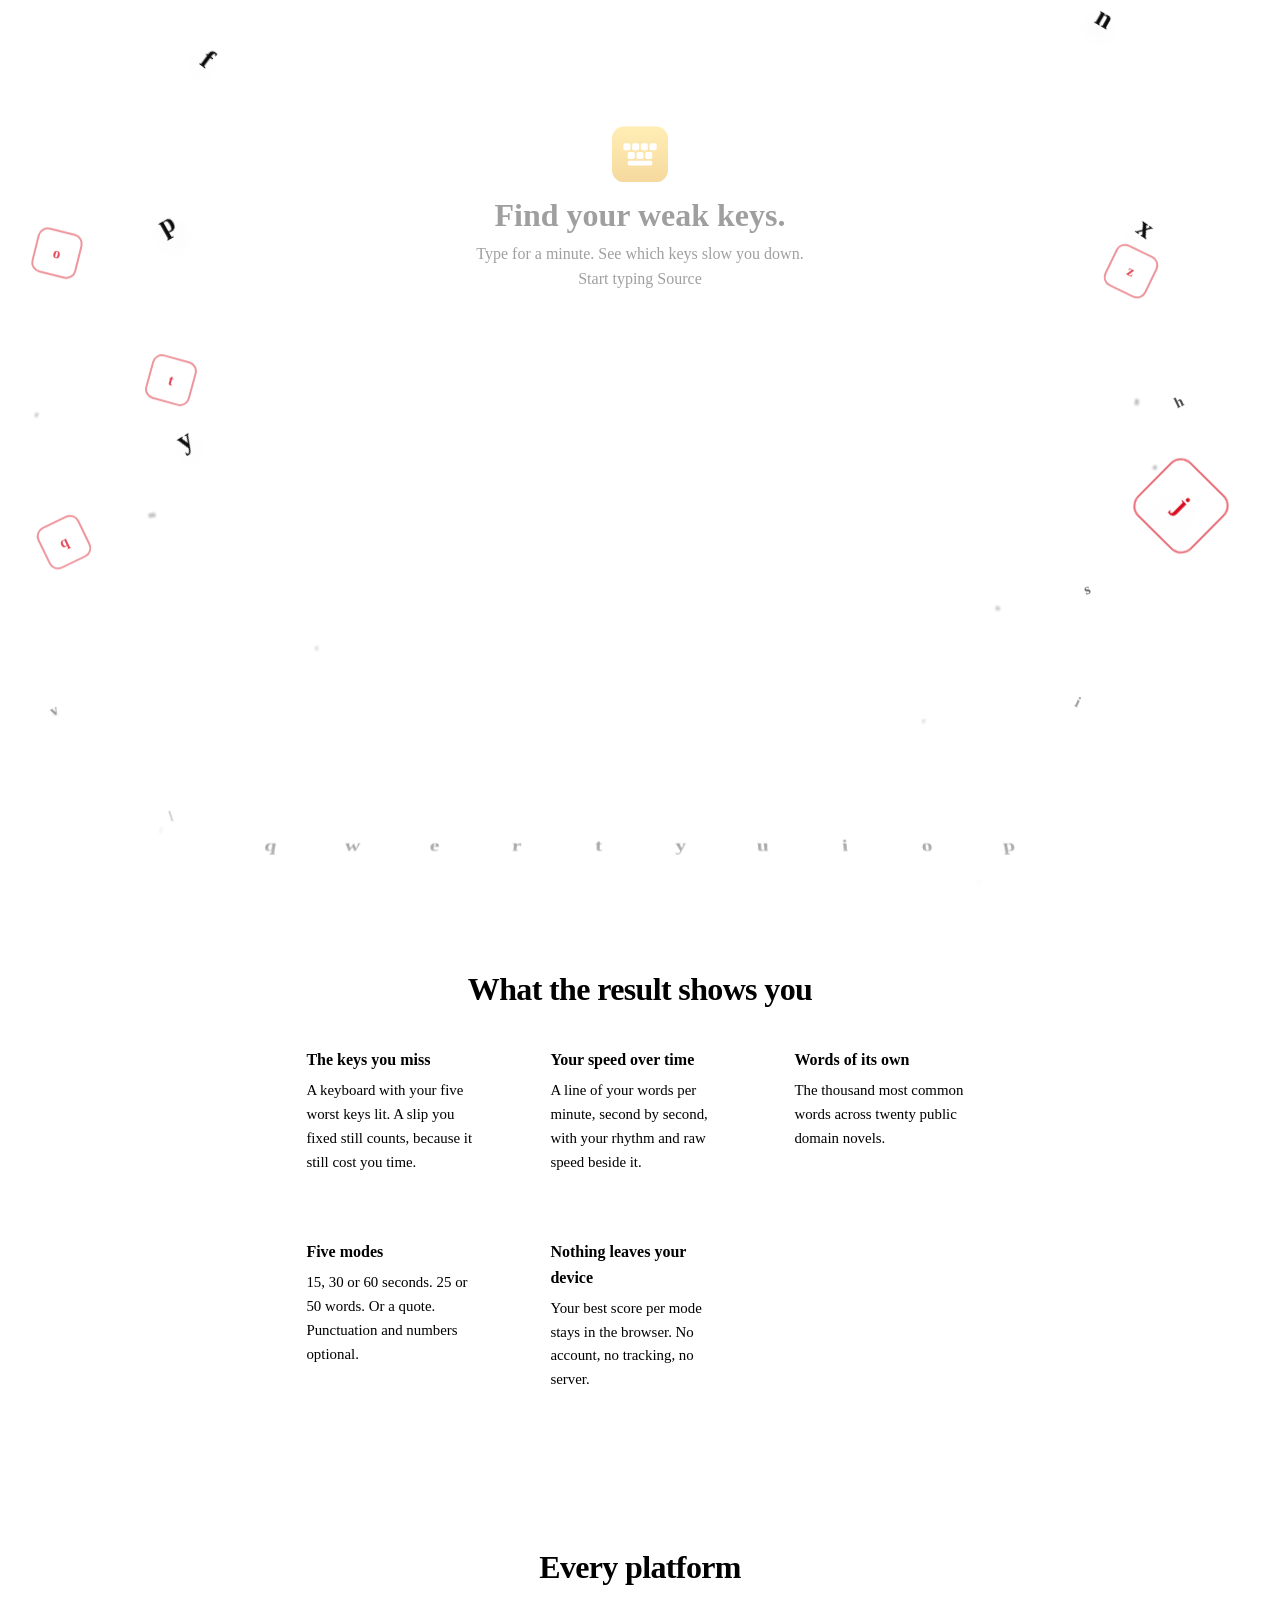
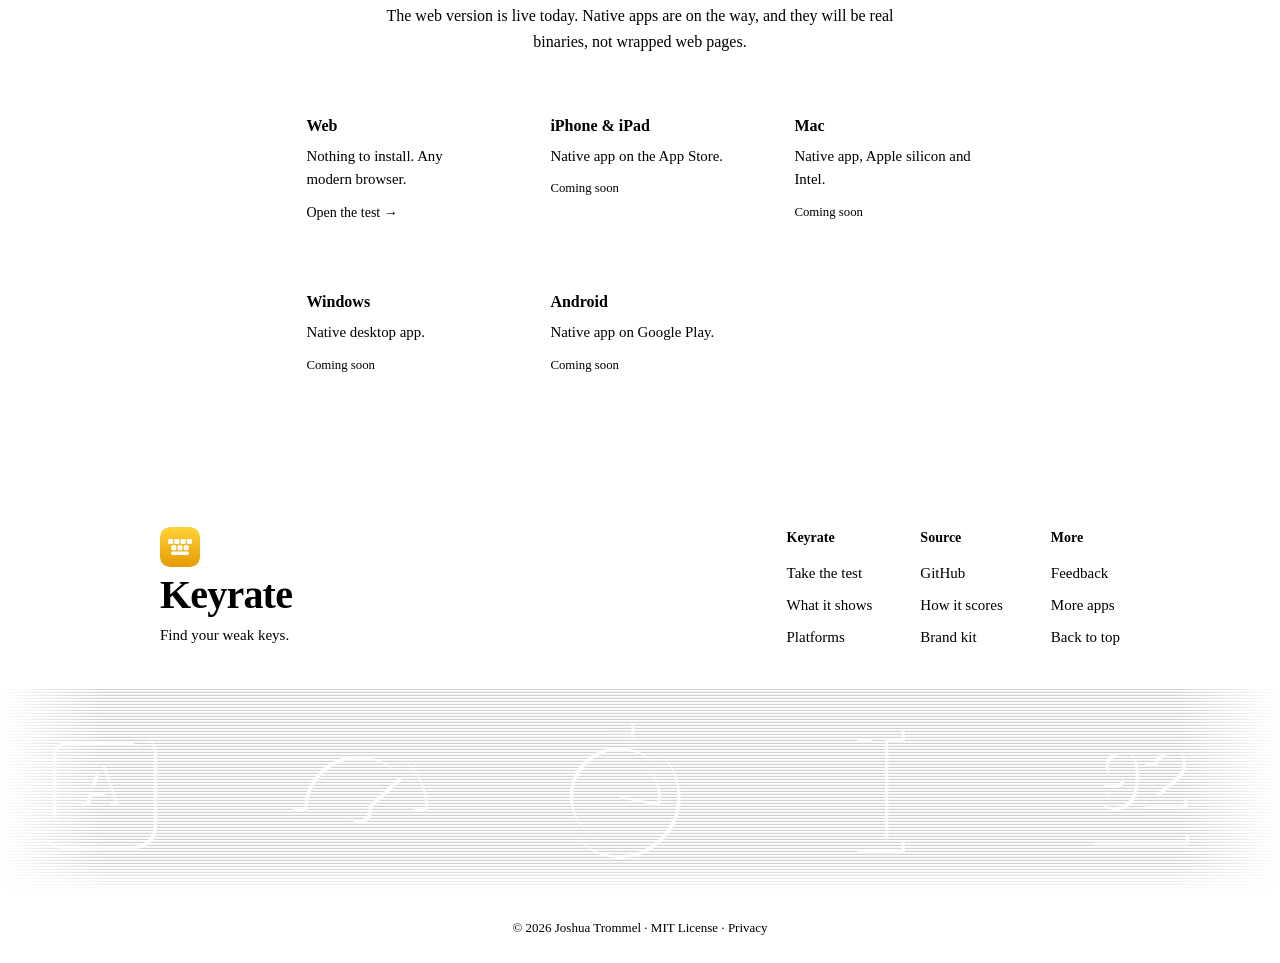
==== commit f74671bd: "keyrate: keyboard hero, animated dither footer, caret fix Hero is now one scene after Cartons: a key" ====
--- a/index.html
+++ b/index.html
@@ -14,8 +14,8 @@
 <link rel="stylesheet" href="https://jaybulb.com/tokens.css">
 <link rel="stylesheet" href="https://jaybulb.com/landing.css">
 <script defer src="https://jaybulb.com/landing.js" data-shape="bars"></script>
-<link rel="stylesheet" href="hero.css?v=2">
-<script type="module" src="hero.js?v=1"></script>
+<link rel="stylesheet" href="hero.css?v=3">
+<script type="module" src="hero.js?v=2"></script>
 <style>
 /* white paper, not the shared cream (Joshua 2026-11-01); dark mode keeps the shared tokens */
 @media (prefers-color-scheme: light) { :root { --color-bg: #fff; --color-bg2: #f5f5f7; --color-hairline: #e5e5ea; } }
@@ -42,36 +42,34 @@
   .soon { display: inline-block; margin-top: .6rem; font-size: .8rem; color: var(--text3); }
   kbd { font: inherit; font-size: .85em; border: 1px solid var(--border); border-radius: 4px; padding: 0 .35em; }
 
-  /* Footer directory: tagline rule, four columns, two-by-two on phones. */
-  footer { padding: 0 0 3rem; text-align: center; font-size: .8125rem; color: var(--text2); }
-  footer .foot-rule { display: flex; align-items: center; gap: 16px; max-width: 880px; margin: 0 auto; padding: 8px 1.5rem 24px; color: var(--text); font-size: .6875rem; letter-spacing: .18em; text-transform: uppercase; font-weight: 500; }
-  footer .foot-rule::before { content: ""; order: 1; flex: 1; height: 1px; background: var(--border); }
-  footer .foot-rule > :first-child { order: 0; }
-  footer .foot-rule > :last-child { order: 2; }
-  .foot-dir { display: grid; grid-template-columns: repeat(4, 1fr); gap: 28px 24px; max-width: 880px; margin: 0 auto; padding: 0 1.5rem 28px; text-align: left; }
-  .foot-col h3 { margin: 0 0 8px; font-size: .75rem; font-weight: 600; color: var(--text); letter-spacing: .02em; }
-  .foot-col ul { list-style: none; margin: 0; padding: 0; }
-  .foot-col a { position: relative; display: inline-block; padding: 5px 0; color: color-mix(in srgb, var(--text2) 80%, var(--text)); /* text2 alone is 4.3:1 on the footer paper */ text-decoration: none; font-size: .8125rem; line-height: 1.35; }
-  .foot-col a::after { content: ""; position: absolute; top: 50%; left: 0; transform: translateY(-50%); width: 100%; height: 44px; min-width: 44px; }
-  .foot-col a:hover { color: var(--text); text-decoration: underline; }
-  .foot-bar { max-width: 880px; margin: 0 auto; padding: 18px 1.5rem 0; border-top: 1px solid var(--border); }
-  .foot-meta { margin: 0; color: color-mix(in srgb, var(--text2) 80%, var(--text)); font-size: .78rem; line-height: 1.9; }
-  .foot-meta a { color: inherit; }
-  @media (max-width: 700px) { .foot-dir { grid-template-columns: repeat(2, 1fr); } footer .foot-rule { font-size: .5625rem; letter-spacing: .14em; gap: 10px; } }
+  /* Footer, as on the other Jaybulb landings: brand and link columns, the animated glyph band, one fine line */
+  .foot { padding: 4rem 1.5rem 1.5rem; border-top: 1px solid var(--border); overflow: hidden; }
+  .foot-top { max-width: 960px; margin: 0 auto; display: flex; flex-wrap: wrap; justify-content: space-between; gap: 2.5rem; }
+  .foot-brand { display: grid; gap: .5rem; align-content: start; }
+  .foot-brand img { border-radius: 10px; }
+  .foot-brand b { font-size: 2.5rem; line-height: 1; letter-spacing: -.02em; }
+  .foot-brand p, .foot .label { color: var(--text2); font-size: .9375rem; }
+  .foot-cols { display: flex; flex-wrap: wrap; gap: 3rem; }
+  .foot-cols div { display: grid; gap: .5rem; align-content: start; }
+  .foot .label { font-weight: 700; font-size: .875rem; margin-bottom: .25rem; }
+  .foot-cols a { font-size: .9375rem; }
+  .foot-cols a:hover { color: var(--miss, #d70015); }
+  .legal { margin-top: 1.5rem; font-size: .8125rem; color: var(--text2); text-align: center; }
+  .legal a:hover { text-decoration: underline; }
+  @media (max-width: 560px) { .foot-cols { gap: 2rem; } }
   :focus-visible { outline: 2px solid var(--text); outline-offset: 2px; }
 </style>
-<style>/* footer glyph band (footer-band.js) */ .word-band{color:var(--text);position:relative;width:100%;margin:32px 0 0;height:clamp(120px,16vw,220px)} .word-canvas{position:absolute;inset:0;width:100%;height:100%;display:none} .word-band.live .word-canvas{display:block}</style>
+<style>/* footer glyph band (footer-band.js) */ .word-band{color:var(--text);position:relative;width:100vw;margin:40px 0 0 calc(50% - 50vw);height:clamp(120px,16vw,220px)} .word-canvas{position:absolute;inset:0;width:100%;height:100%;display:none} .word-band.live .word-canvas{display:block}</style>
 </head>
-<body>
+<body id="top">
 <main>
-<div class="lp-rule"><span>Keyrate</span><span><a href="https://github.com/nulljosh/labs/tree/main/keyrate">GitHub</a></span></div>
 <header class="lp-hero">
-  <div class="hero-bg" aria-hidden="true" inert><div class="kwall" id="kwall"></div></div>
+  <div class="backdrop" aria-hidden="true" inert><div class="ground" id="kboard"></div></div>
+  <div class="sky" id="ksky" aria-hidden="true" inert></div>
   <div class="hero-copy">
   <span class="lp-mark"><img src="icon.svg" alt="" width="56" height="56"></span>
-  <p class="lp-eyebrow">Keyrate, a typing test that shows its work</p>
-  <h1>Find the keys you keep missing.</h1>
-  <p class="lp-lede">Type for a minute. See your five worst keys on a keyboard, and your speed second by second.</p>
+  <h1>Find your weak keys.</h1>
+  <p class="lp-lede">Type for a minute. See which keys slow you down.</p>
   <div class="lp-cta">
     <a href="/app" class="lp-btn lp-solid">Start typing</a>
     <a href="https://github.com/nulljosh/labs/tree/main/keyrate" class="lp-btn">Source</a>
@@ -105,57 +103,25 @@
   </div>
 </section>
 </main>
-<footer>
-  <div class="foot-rule" aria-hidden="true"><span>Keyrate</span><span>Find the keys you keep missing.</span></div>
-  <nav class="foot-dir" aria-label="Footer">
-    <div class="foot-col">
-      <h3>Keyrate</h3>
-      <ul>
-        <li><a href="/app">Take the test</a></li>
-        <li><a href="#test">The test</a></li>
-        <li><a href="#platforms">Every platform</a></li>
-      </ul>
-    </div>
-    <div class="foot-col">
-      <h3>Explore</h3>
-      <ul>
-        <li><a href="https://github.com/nulljosh/labs/blob/main/keyrate/score.js" target="_blank" rel="noopener">How it scores</a></li>
-        <li><a href="https://github.com/nulljosh/labs/blob/main/keyrate/roadmap.md" target="_blank" rel="noopener">Roadmap</a></li>
-        <li><a href="https://github.com/nulljosh/labs/tree/main/keyrate/screenshots" target="_blank" rel="noopener">Screenshots</a></li>
-      </ul>
-    </div>
-    <div class="foot-col">
-      <h3>Developers</h3>
-      <ul>
-        <li><a href="https://github.com/nulljosh/labs/tree/main/keyrate" target="_blank" rel="noopener">Source</a></li>
-        <li><a href="https://github.com/nulljosh/labs/blob/main/keyrate/docs/ARCHITECTURE.md" target="_blank" rel="noopener">Architecture</a></li>
-        <li><a href="https://github.com/nulljosh/labs/blob/main/keyrate/WHITEPAPER.md" target="_blank" rel="noopener">Whitepaper</a></li>
-        <li><a href="https://github.com/nulljosh/labs/issues" target="_blank" rel="noopener">Report a bug</a></li>
-        <li><a href="https://jaybulb.com/docs.html#keyrate">Docs</a></li>
-      </ul>
-    </div>
-    <div class="foot-col">
-      <h3>Project</h3>
-      <ul>
-        <li><a href="https://github.com/nulljosh/labs/blob/main/keyrate/PRIVACY.md" target="_blank" rel="noopener">Privacy</a></li>
-        <li><a href="https://github.com/nulljosh/labs/blob/main/keyrate/LICENSE" target="_blank" rel="noopener">License (MIT)</a></li>
-        <li><a href="https://jaybulb.com">Portfolio</a></li>
-        <li><a href="#">Back to top</a></li>
-      </ul>
-    </div>
-  </nav>
+<footer class="foot">
+  <div class="foot-top">
+    <div class="foot-brand"><img src="icon.svg" alt="" width="40" height="40"><b>Keyrate</b><p>Find your weak keys.</p></div>
+    <nav class="foot-cols" aria-label="Footer">
+      <div><p class="label">Keyrate</p><a href="/app">Take the test</a><a href="#test">What it shows</a><a href="#platforms">Platforms</a></div>
+      <div><p class="label">Source</p><a href="https://github.com/nulljosh/labs/tree/main/keyrate">GitHub</a><a href="https://github.com/nulljosh/labs/blob/main/keyrate/score.js">How it scores</a><a href="/brand/">Brand kit</a></div>
+      <div><p class="label">More</p><a href="mailto:info@jaybulb.com?subject=Keyrate">Feedback</a><a href="https://jaybulb.com">More apps</a><a href="#top">Back to top</a></div>
+    </nav>
+  </div>
   <div class="word-band" aria-hidden="true"><canvas class="word-canvas"></canvas></div>
-  <div class="foot-bar">
-    <p class="foot-meta">Keyrate &middot; MIT License &middot; &copy; 2026 Joshua Trommel &middot; Made with <span class="heart">&hearts;</span> in Vancouver, BC</p>
-  </div>
+  <p class="legal">&copy; 2026 Joshua Trommel &middot; MIT License &middot; <a href="privacy.html">Privacy</a></p>
 </footer>
 <script>
 // the embedded test reports its height so the result never scrolls inside the frame
 addEventListener("message", e => {
   if (e.origin !== location.origin || e.data?.keyrate !== "height") return
-  document.querySelector(".test-frame").style.height = Math.max(440, e.data.h) + "px"
+  const f = document.querySelector(".test-frame"); if (f) f.style.height = Math.max(440, e.data.h) + "px"
 })
 </script>
-<script src="footer-band.js" defer></script>
+<script src="footer-band.js?v=2" defer></script>
 </body>
 </html>
--- a/hero.css
+++ b/hero.css
@@ -1,19 +1,47 @@
-/* Hero: Keyrate's own test behind the copy. Cards type real words and quotes from the test's list, wrong letters red
-   and fixed, with live words per minute; blended into the page, parallax in hero.js. */
-.lp-hero { isolation: isolate; overflow: hidden; min-height: calc(100svh - 40px); justify-content: center; }
+/* Hero, after Cartons: one scene in Keyrate's own objects. A keyboard lies under the title and types real quotes from the
+   test, a wrong key flashing red now and then; the five keys it misses most keep a red ring, like the result screen.
+   Loose keycaps drift around it at three depths. hero.js moves every layer at its own scroll speed. */
+.lp-hero { isolation: isolate; overflow: hidden; min-height: min(100svh, 1000px); justify-content: center;
+           padding-top: 48px; padding-bottom: calc(var(--k) * 5.6);
+           --miss: #d70015; --k: clamp(28px, 6.2vw, 82px); --gap: calc(var(--k) * .14); }
+@media (prefers-color-scheme: dark) { .lp-hero { --miss: #ff453a; } }
 .lp-hero .hero-copy { position: relative; z-index: 2; display: flex; flex-direction: column; align-items: center; }
-.lp-hero::before { content: ""; position: absolute; inset: 0; z-index: 1; pointer-events: none; background: radial-gradient(ellipse 56% 48% at 50% 50%, var(--bg) 50%, transparent 100%); }
-.lp-hero::after { content: ""; position: absolute; left: 0; right: 0; bottom: 0; height: 28%; z-index: 1; pointer-events: none; background: linear-gradient(transparent, var(--bg)); }
-.lp-hero .hero-bg { position: absolute; inset: 0; z-index: 0; pointer-events: none; transform: translate3d(0, var(--py, 0), 0); will-change: transform; }
-.kwall { height: 100%; max-width: 1440px; margin: 0 auto; padding: 24px; display: grid; grid-template-columns: repeat(3, 1fr); grid-auto-rows: 200px; gap: 22px; align-content: center; opacity: .75; text-align: left; }
-.kc { background: var(--bg2); border: 1px solid var(--border); border-radius: 18px; padding: 18px 22px; display: flex; flex-direction: column; gap: 12px; overflow: hidden; }
-.kc-hd { display: flex; gap: 16px; font-size: 13px; font-weight: 600; color: var(--text2); font-variant-numeric: tabular-nums; }
-.kc-hd b { color: var(--text); font-size: 22px; font-weight: 700; letter-spacing: -.02em; }
-.kc-hd span:last-child { margin-left: auto; }
-.kc-txt { font-size: 20px; line-height: 30px; color: var(--text3); letter-spacing: -.005em; overflow: hidden; display: -webkit-box; -webkit-line-clamp: 3; -webkit-box-orient: vertical; }
-.kc-txt .ok { color: var(--text); }
-.kc-txt .bad { color: #d70015; }
-.kc-txt .cur { box-shadow: -2px 0 0 var(--text); }
-@media (max-width: 900px) { .kwall { grid-template-columns: repeat(2, 1fr); } }
-@media (max-width: 560px) { .kwall { grid-template-columns: 1fr; padding: 16px; grid-auto-rows: 160px; align-content: start; padding-top: 48px; opacity: .55; } .lp-hero::before { background: radial-gradient(ellipse 120% 46% at 50% 50%, var(--bg) 62%, transparent 100%); } }
-#lp-bg { display: none; } /* the shared bars field; the live test wall replaces it */
+
+/* the ground: the keyboard, tilted onto the desk, feathered at the edges */
+.backdrop { position: absolute; inset: 0; z-index: 0; pointer-events: none; overflow: hidden;
+            -webkit-mask-image: linear-gradient(#000 62%, transparent); mask-image: linear-gradient(#000 82%, transparent); }
+.backdrop::after { content: ""; position: absolute; inset: 0;
+            background: radial-gradient(ellipse 42% 34% at 50% 34%, color-mix(in srgb, var(--bg) 90%, transparent),
+                        color-mix(in srgb, var(--bg) 50%, transparent) 70%, color-mix(in srgb, var(--bg) 15%, transparent)); }
+.ground { position: absolute; left: 0; right: 0; bottom: calc(var(--k) * .4); display: flex; justify-content: center; will-change: transform;
+          -webkit-mask-image: radial-gradient(ellipse 60% 75% at 50% 45%, #000 60%, transparent 100%);
+          mask-image: radial-gradient(ellipse 60% 75% at 50% 45%, #000 60%, transparent 100%); }
+.kb { display: flex; flex-direction: column; gap: var(--gap); transform: perspective(1600px) rotateX(32deg); transform-origin: 50% 100%; }
+.kb-row { display: flex; gap: var(--gap); }
+.kb-row:nth-child(2) { margin-left: calc(var(--k) * .5); }
+.kb-row:nth-child(3) { margin-left: calc(var(--k) * 1.5); }
+.kb-row:nth-child(4) { justify-content: center; margin-left: calc(var(--k) * 1.2); }
+
+.key, .cap { display: grid; place-items: center; aspect-ratio: 1; border-radius: calc(var(--k) * .16);
+       background: var(--bg2); border: 1px solid var(--border); box-shadow: 0 calc(var(--k) * .05) 0 var(--border);
+       color: var(--text3); font-weight: 600; text-transform: lowercase; user-select: none; }
+.key { width: var(--k); font-size: calc(var(--k) * .3);
+       transition: translate .09s ease-out, box-shadow .09s ease-out, background-color .35s, color .35s, outline-color .6s; outline: 2px solid transparent; outline-offset: 2px; }
+.key.space { width: calc(var(--k) * 5.6); aspect-ratio: auto; height: var(--k); }
+.key.down { translate: 0 calc(var(--k) * .05); box-shadow: none; background: var(--text); color: var(--bg); transition-duration: .04s; }
+.key.miss { background: var(--miss); border-color: var(--miss); color: #fff; transition-duration: .04s; }
+.key.worst { outline-color: color-mix(in srgb, var(--miss) 70%, transparent); color: var(--miss); }
+
+/* the sky: loose keycaps at three depths */
+.sky { position: absolute; inset: 0; z-index: 1; pointer-events: none; overflow: hidden;
+       -webkit-mask-image: linear-gradient(#000 60%, transparent); mask-image: linear-gradient(#000 60%, transparent); }
+.sky .layer { position: absolute; inset: 0; will-change: transform; }
+.cap { position: absolute; --k: var(--s); width: var(--s); font-size: calc(var(--s) * .4); animation: drift ease-in-out infinite alternate; }
+.cap.red { color: var(--miss); outline: 2px solid color-mix(in srgb, var(--miss) 60%, transparent); outline-offset: 2px; }
+.sky .far .cap { filter: blur(.8px); }
+.sky .near .cap { filter: drop-shadow(0 10px 14px rgba(0, 0, 0, .14)); }
+@keyframes drift { from { transform: translateY(-10px) rotate(var(--r)); } to { transform: translateY(10px) rotate(calc(var(--r) + 8deg)); } }
+
+@media (max-width: 560px) { .lp-hero { --k: 11.5vw; } .kb { transform: perspective(900px) rotateX(28deg); } } /* wider than the phone: the edges feather off */
+@media (prefers-reduced-motion: reduce) { .cap { animation: none; } }
+#lp-bg { display: none; } /* the shared bars field; the keyboard scene replaces it */
